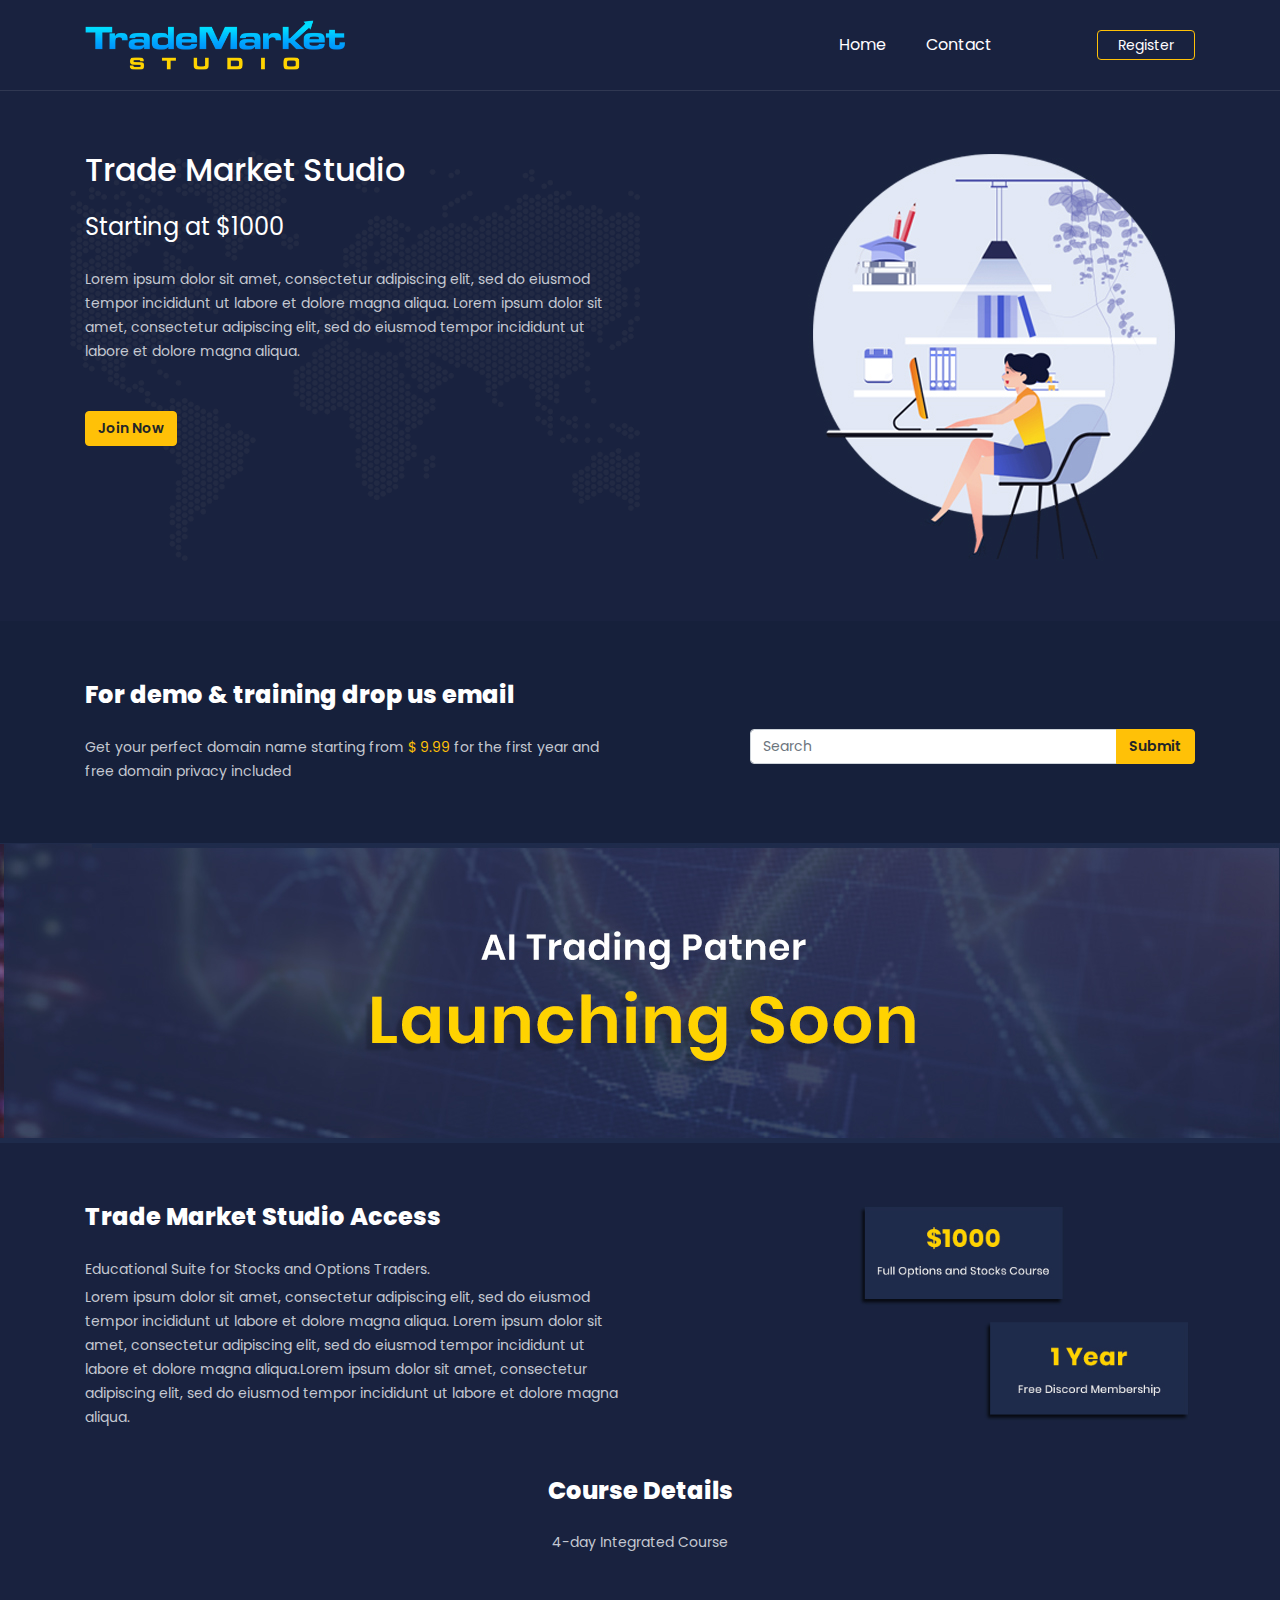
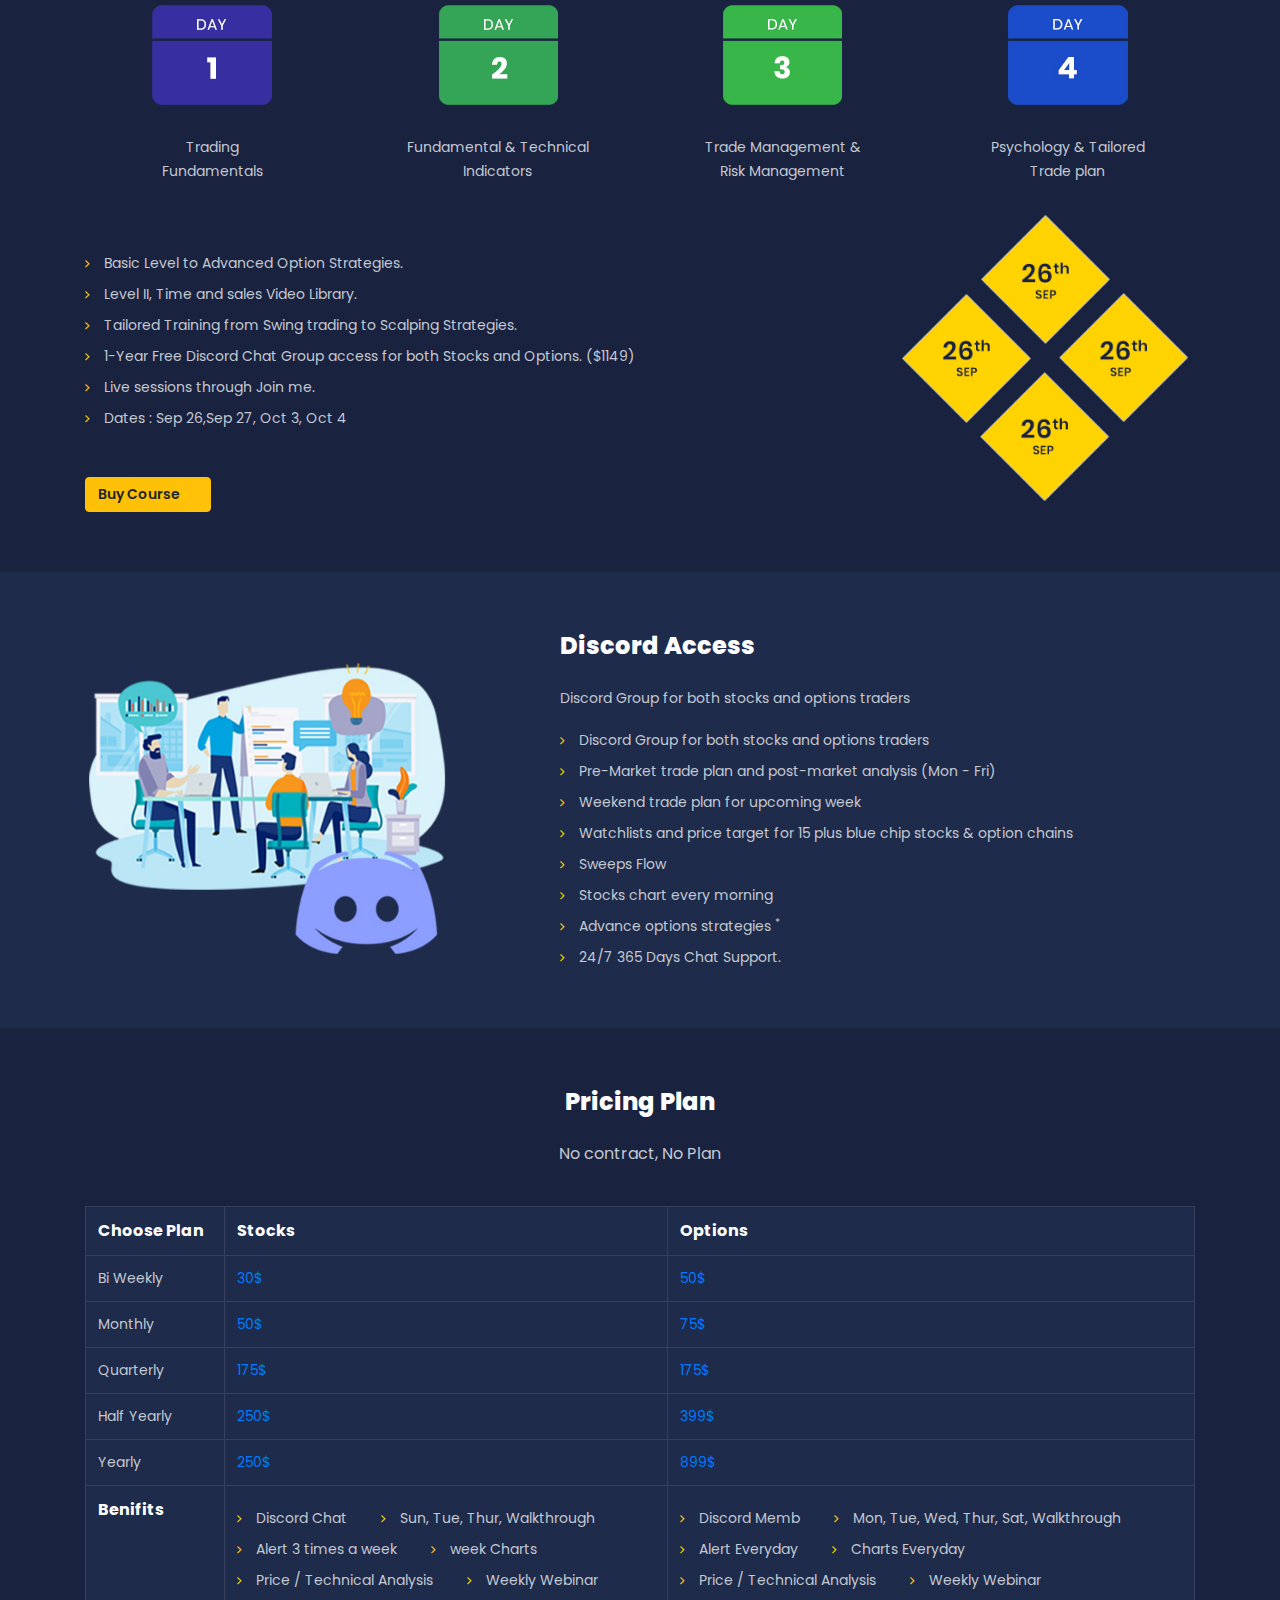
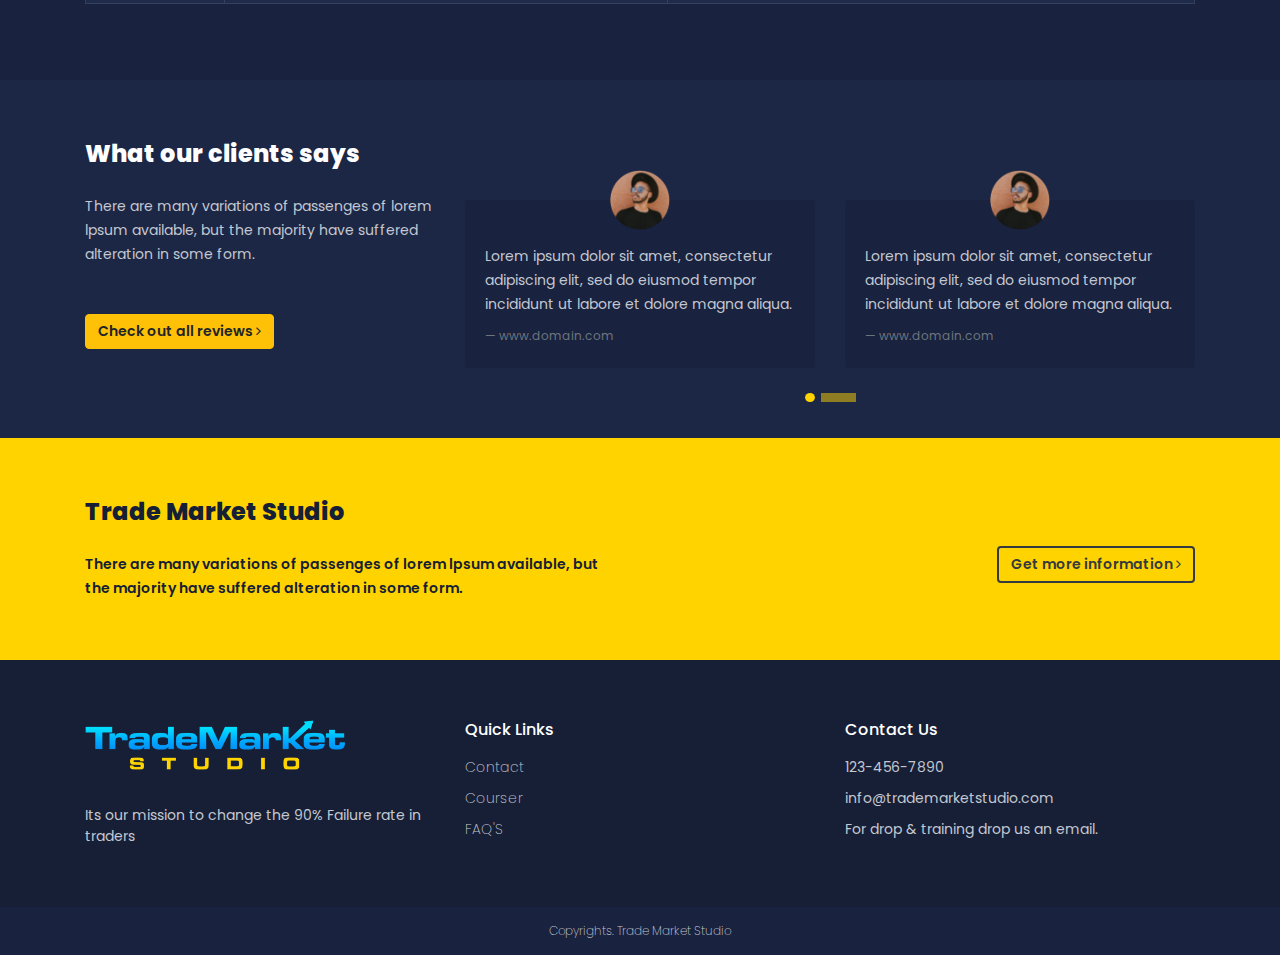
==== index.html @ e872e454 "A stock market" ====
<!DOCTYPE html>
<html lang="en">
<head>
    <meta charset="UTF-8">
    <meta name="viewport" content="width=device-width, initial-scale=1.0">
    <!-- css -->
    <link rel="stylesheet" href="https://stackpath.bootstrapcdn.com/bootstrap/4.5.2/css/bootstrap.min.css" >
    <link href='https://fonts.googleapis.com/css?family=Poppins' rel='stylesheet'>
    <link href='https://stackpath.bootstrapcdn.com/font-awesome/4.7.0/css/font-awesome.min.css' rel='stylesheet'>
    <link rel="stylesheet" href="styles.css" >
    <title>TradeMarket Studio</title>
    
</head>
<body>
    <header id="main-header">
    <div class="container">
        <nav class="navbar navbar-expand-lg">
            <a class="navbar-brand" href="#">
                <img src="logo.png">
            </a>
            <button class="navbar-toggler" type="button" data-toggle="collapse" data-target="#navbarSupportedContent" aria-controls="navbarSupportedContent" aria-expanded="false" aria-label="Toggle navigation">
              <span class="navbar-toggler-icon"></span>
            </button>
          
            <div class="collapse navbar-collapse" id="navbarSupportedContent">
              <div class="navbar-nav mr-auto">
            
                
            </div>
              <ul class="navbar-nav col-md-4">
                <li class="nav-item active">
                  <a class="nav-link" href="#">Home</a>
                </li>
                <li class="nav-item">
                  <a class="nav-link" href="Contact.html">Contact</a>
                </li>
              
                
              </ul>
              <ul class="navbar-nav ">
             
                <li class="nav-item">
                    <a class="btn btn-outline-warning float-right" href="#">Register</a>
                  </li>
                
              </ul>
            </div>
          </nav>
      </div>
    </header>
    <section id="banner">
        <div class="container">
            <div class="row">
                <div class="col-md-6 banner-bg">
                    <h2 class="mb-4">Trade Market Studio</h2>
                    <h4>Starting at $1000</h4>
                   <p>Lorem ipsum dolor sit amet, consectetur adipiscing elit, sed do eiusmod tempor incididunt ut labore et dolore magna aliqua. Lorem ipsum dolor sit amet, consectetur adipiscing elit, sed do eiusmod tempor incididunt ut labore et dolore magna aliqua.</p>
                   <button class="btn btn-warning mt-5">Join Now</button>
                </div>
                <div class="col-md-6">
                    <img src="bannerimg.png" class="pull-right ">
                </div>
            </div>
        </div>
    </section>
    <section id="demotraining">
        <div class="container">
            <div class="row">
                <div class="col-md-6">
                    <h4>For demo & training drop us email</h4>
                   <p>Get your perfect domain name starting from <span class="text-warning">$ 9.99</span> for the first year and free domain privacy included</p>
                </div>
                <div class="col-md-6">
                    <div class="row">
                        <div class="col-md-2"></div>
                        <div class="col-md-10">
                            <div class="input-group mt-5">
                                <input type="text" class="form-control" placeholder="Search" aria-label="Recipient's username" aria-describedby="button-addon2">
                                <div class="input-group-append">
                                  <button class="btn btn-warning" type="button" id="button-addon2">Submit</button>
                                </div>
                              </div>
                        </div>
                    </div>
                   
                </div>
            </div>
        </div>
    </section>
    <section id="launching-soon">
        <!-- <img src="ails.png"> -->
        <!-- <div class="container">
            <div class="row text-center">
                <div class="col-md-12">
                    <h4>AI Trading Patner</h4>
                    <h2>Launching Soon</h2>
                </div>
            </div>
        </div> -->
    </section>
    <section id="trade-market-studio-course">
        <div class="container">
            <div class="row mb-5">
                
                <div class="col-md-6">
                    <h4>Trade Market Studio Access</h4>
                    <p class="mb-1">Educational Suite for  Stocks and Options Traders.</p>
                    <p >Lorem ipsum dolor sit amet, consectetur adipiscing elit, sed do eiusmod tempor incididunt ut labore et dolore magna aliqua. Lorem ipsum dolor sit amet, consectetur adipiscing elit, sed do eiusmod tempor incididunt ut labore et dolore magna aliqua.Lorem ipsum dolor sit amet, consectetur adipiscing elit, sed do eiusmod tempor incididunt ut labore et dolore magna aliqua.</p>
                    </ul>
                </div>
                <div class="col-md-6 text-right float-md-right float-sm-left">
                    <img src="tms.png" height="220">
                </div>
            </div>
            <div class="row text-center mt-4">
                <div class="col-md-12">
                    <h4>Course Details</h4>
                    <p>4-day Integrated Course</p>
                </div>
            </div>
            <div class="row text-center mt-4 day-img-block">
                <div class="col-md-3">
                <img src="d1.png">
                    <p>Trading <br>Fundamentals</p>
                </div>
                <div class="col-md-3">
                  <img src="d2.png">   
                    <p>Fundamental & Technical <br> Indicators</p>
                </div>
                <div class="col-md-3">
                 <img src="d3.png">
                    <p>Trade Management & <br>Risk Management</p>
                </div>
                <div class="col-md-3">
                   <img src="d4.png"> 
                    <p>Psychology & Tailored <br> Trade plan</p>
                </div>
            </div>
            <div class="row">
             
                <div class="col-md-7">
                  
                    <ul>
                        <li><i class="fa fa-angle-right" aria-hidden="true"></i> Basic Level to Advanced Option Strategies. </li>
                        <li><i class="fa fa-angle-right" aria-hidden="true"></i> Level II, Time and sales Video Library. </li>
                        <li><i class="fa fa-angle-right" aria-hidden="true"></i> Tailored Training from Swing trading to Scalping Strategies. </li>
                        <li><i class="fa fa-angle-right" aria-hidden="true"></i> 1-Year Free Discord Chat Group access for both Stocks and Options. ($1149) </li>
                        <li><i class="fa fa-angle-right" aria-hidden="true"></i> Live sessions through Join me. </li>
                        <li><i class="fa fa-angle-right" aria-hidden="true"></i> Dates : Sep 26,Sep 27, Oct 3, Oct 4 </li>
                       
                    </ul>
                    <p>
                        <a class="btn btn-warning mt-5" href="Contact.html">
                       Buy Course <i class="fa fa-angle-right" aria-hidden="true"></i>
                    </a>
                </p>


                </div>
                <div class="col-md-5">
                    <img src=" month-block.png" class="month-block-img float-right">
                </div>
            </div>
        </div>
    </section>
    <section id="discord-course">
        <div class="container">
        <div class="row">
            <div class="col-md-5">
                <img src="discordaccess.png" class="month-block-img ">
            </div>
            <div class="col-md-7">
                <h4>Discord Access</h4>
                <p>Discord Group for both stocks and options traders</p>
                <ul>
                    <li><i class="fa fa-angle-right" aria-hidden="true"></i> Discord Group for both stocks and options traders </li>
                    <li><i class="fa fa-angle-right" aria-hidden="true"></i> Pre-Market trade plan and post-market analysis (Mon - Fri) </li>
                    <li><i class="fa fa-angle-right" aria-hidden="true"></i> Weekend trade plan for upcoming week </li>
                    <li><i class="fa fa-angle-right" aria-hidden="true"></i> Watchlists and price target for 15 plus blue chip stocks & option chains </li>
                    <li><i class="fa fa-angle-right" aria-hidden="true"></i> Sweeps Flow </li>
                    <li><i class="fa fa-angle-right" aria-hidden="true"></i> Stocks chart every morning </li>
                    <li><i class="fa fa-angle-right" aria-hidden="true"></i> Advance options strategies <sup>*</sup> </li>
                    <li><i class="fa fa-angle-right" aria-hidden="true"></i> 24/7 365 Days Chat Support. </li>
                </ul>
            </div>
        </div>
    </div>
    </section>
    <section id="pricing-plan">
        <div class="container">
            <div class="row text-center">
                <div class="col-md-12">
                    <h4>Pricing Plan</h4>
                    <p>No contract, No Plan</p>
                </div>
            </div>
            <div class="row mt-4">
                <div class="col-md-12">
                    <table class="table table-bordered">
                        <thead>
                            <tr>
                              <th>Choose Plan</th>
                              <th>Stocks</th>
                              <th>Options</th>
                            
                            </tr>
                          </thead>
                          <tbody>
                            <tr>                               
                                <td>Bi Weekly</td>
                                <td><a href="Contact.html">30$</td>
                                <td><a href="Contact.html">50$</td>
                              </tr>
                              <tr>                               
                                <td>Monthly</td>
                                <td><a href="Contact.html">50$</td>
                                <td><a href="Contact.html">75$</td>
                              </tr>
                              <tr>                               
                                <td>Quarterly</td>
                                <td><a href="Contact.html">175$</td>
                                <td><a href="Contact.html">175$</td>
                              </tr>
                              <tr>                               
                                <td>Half Yearly</td>
                                <td><a href="Contact.html">250$</td>
                                <td><a href="Contact.html">399$</td>
                              </tr>
                              <tr>                               
                                <td>Yearly</td>
                                <td><a href="Contact.html">250$</td>
                                <td><a href="Contact.html">899$</td>
                              </tr>
                              <tr>                               
                                <th>Benifits</th>
                                <td >
                                    <ul>
                                        <li>
                                            <span><i class="fa fa-angle-right" aria-hidden="true"></i> Discord Chat</span> 
                                            <span><i class="fa fa-angle-right" aria-hidden="true"></i> Sun, Tue, Thur, Walkthrough</span></li>
                                        <li>
                                            <span><i class="fa fa-angle-right" aria-hidden="true"></i> Alert 3 times a week</span> 
                                            <span><i class="fa fa-angle-right" aria-hidden="true"></i> week Charts</span>
                                        </li>
                                        <li>
                                            <span><i class="fa fa-angle-right" aria-hidden="true"></i> Price / Technical Analysis</span>
                                            <span><i class="fa fa-angle-right" aria-hidden="true"></i> Weekly Webinar</span> 
                                        </li>
                                    </ul>
                                </td>
                                <td >
                                    <ul>
                                        <li>
                                            <span><i class="fa fa-angle-right" aria-hidden="true"></i> Discord Memb</span> 
                                            <span><i class="fa fa-angle-right" aria-hidden="true"></i> Mon, Tue, Wed, Thur, Sat, Walkthrough</span></li>
                                        <li>
                                            <span><i class="fa fa-angle-right" aria-hidden="true"></i> Alert Everyday</span> 
                                            <span><i class="fa fa-angle-right" aria-hidden="true"></i> Charts Everyday</span>
                                        </li>
                                        <li>
                                            <span><i class="fa fa-angle-right" aria-hidden="true"></i> Price / Technical Analysis</span>
                                            <span><i class="fa fa-angle-right" aria-hidden="true"></i> Weekly Webinar</span> 
                                        </li>
                                    </ul>
                                </td>
                              </tr>
                          </tbody>
                    </table>
                </div>
            </div>
        </div>
    </section>
    <section id="user-testimonial">
        <div class="container">
            <div class="row">
                <div class="col-md-4">
                    <h4>What our clients says</h4>
                    <p>There are many variations of passenges of lorem lpsum available, but the majority have suffered alteration in some form.</p>
                    <p>
                        <a class="btn btn-warning mt-5">
                       Check out all reviews <i class="fa fa-angle-right" aria-hidden="true"></i>
                    </a>
                </p>

                </div>
                <div class="col-md-8">
                 
                        <div id="carouselExampleInterval" class="carousel slide" data-ride="carousel">
                            <ol class="carousel-indicators">
                                <li data-target="#carouselExampleInterval" data-slide-to="0" class="active"></li>
                                <li data-target="#carouselExampleInterval" data-slide-to="1"></li>
                                
                              </ol>
                            <div class="carousel-inner">
                              <div class="carousel-item active">
                              <div class="row">
                                <div class="col-md-6">
                                    
                                    <div class="row">
                                        <div class="col-md-12 text-center">
                                            <img src="test-user.png" class="card-img-top">
                                        </div>
                                    </div>
                                    <div class="card user-card" >
                                       
                                        <div class="card-body">
                                            <blockquote class="blockquote mt-4">
                                                <p class="mb-0">Lorem ipsum dolor sit amet, consectetur adipiscing elit, sed do eiusmod tempor incididunt ut labore et dolore magna aliqua.</p>
                                                <footer class="blockquote-footer mt-2">www.domain.com</footer>
                                              </blockquote>
                                          
                                         
                                        </div>
                                      </div>
                                </div>
                                <div class="col-md-6">
                                    
                                    <div class="row">
                                        <div class="col-md-12 text-center">
                                            <img src="test-user.png" class="card-img-top">
                                        </div>
                                    </div>
                                    <div class="card user-card" >
                                       
                                        <div class="card-body">
                                            <blockquote class="blockquote mt-4">
                                                <p class="mb-0">Lorem ipsum dolor sit amet, consectetur adipiscing elit, sed do eiusmod tempor incididunt ut labore et dolore magna aliqua.</p>
                                                <footer class="blockquote-footer mt-2">www.domain.com</footer>
                                              </blockquote>
                                          
                                         
                                        </div>
                                      </div>
                                </div>

                              </div>
                              </div>
                              <div class="carousel-item" >
                                <div class="row">
                                    <div class="col-md-6">
                                    
                                        <div class="row">
                                            <div class="col-md-12 text-center">
                                                <img src="test-user.png" class="card-img-top">
                                            </div>
                                        </div>
                                        <div class="card user-card" >
                                           
                                            <div class="card-body">
                                                <blockquote class="blockquote mt-4">
                                                    <p class="mb-0">Lorem ipsum dolor sit amet, consectetur adipiscing elit, sed do eiusmod tempor incididunt ut labore et dolore magna aliqua.</p>
                                                    <footer class="blockquote-footer mt-2">www.domain.com</footer>
                                                  </blockquote>
                                              
                                             
                                            </div>
                                          </div>
                                    </div>
                                    <div class="col-md-6">
                                    
                                        <div class="row">
                                            <div class="col-md-12 text-center">
                                                <img src="test-user.png" class="card-img-top">
                                            </div>
                                        </div>
                                        <div class="card user-card" >
                                           
                                            <div class="card-body">
                                                <blockquote class="blockquote mt-4">
                                                    <p class="mb-0">Lorem ipsum dolor sit amet, consectetur adipiscing elit, sed do eiusmod tempor incididunt ut labore et dolore magna aliqua.</p>
                                                    <footer class="blockquote-footer mt-2">www.domain.com</footer>
                                                  </blockquote>
                                              
                                             
                                            </div>
                                          </div>
                                    </div>
    
                                  </div>
                              </div>
                          
                            </div>
                           
                          </div>
                   
                </div>
            </div>
        </div>
    </section>
    <section id="trade-market-studio-info">
        <div class="container">
            <div class="row">
            <div class="col-md-6">
                <h4>Trade Market Studio</h4>
                <p>There are many variations of passenges of lorem lpsum available, but the majority have suffered alteration in some form.</p>
            </div>
            <div class="col-md-6">
                <p>
                    <a class="btn btn-outline-dark float-md-right float-sm-left mt-5">
                    Get more information <i class="fa fa-angle-right" aria-hidden="true"></i>
                </a>
            </p>
            </div>
        </div>
        </div>
    </section>
    <footer>
        <section id="footer-top">
            <div class="container">
                <div class="row">
                    <div class="col-md-4">
                        <img src="logo.png">
                        <p>Its our mission to change the 90%  Failure rate in traders</p>
                    </div>
                    <div class="col-md-4">
                        <h6>Quick Links</h6>
                        <ul>
                            <li>
                                <a>Contact</a>
                                <a>Courser</a>
                                <a>FAQ'S</a>
                            </li>
                        </ul>
                    </div>
                    <div class="col-md-4">  
                        <h6>Contact Us</h6>
                        <p>123-456-7890</p>
                        <p>info@trademarketstudio.com</p>
                        <p>For drop & training drop us an email.</p>
                    </div>
                </div>
              
            </div>
        </section>
        <section id="footer-bottom">
            <div class="container">
                <div class="row">
                    <div class="col-md-12">
                        <p>Copyrights. Trade Market Studio</p>
                    </div>
                </div>
              
            </div>
        </section>
    </footer>
   
    <!-- scripts -->
    <script src="https://code.jquery.com/jquery-3.5.1.slim.min.js"></script>
    <script src="https://cdn.jsdelivr.net/npm/popper.js@1.16.1/dist/umd/popper.min.js" ></script>
    <script src="https://stackpath.bootstrapcdn.com/bootstrap/4.5.2/js/bootstrap.min.js"></script>
  </body>
</body>
</html>
---- styles.css ----
/* overall start */
body{
    font-family: 'Poppins';
    color:#fff;
}

.btn, .form-control{
    font-size: 14px;
}
.btn{

font-weight: 600;
    
}
p,li,td{
    color:#c4c8d1;
}
th{
    color: #fff;
}

/* overall ends */
/* header start*/
#main-header{
    background-color:#19223F;
    border-bottom:1px solid rgba(255, 255, 255, 0.1);
}
#main-header img{
height:50px;
        
}
#main-header .navbar{
padding: 15px 0;
}
#main-header .navbar li a{

    color:#FFFDFF;
    font-weight: 400;
    padding: 0 20px;
    }
    #main-header .navbar li a:hover{

        color:#FFD300;
        font-weight: 400;
        padding: 0 20px;
        }
    /* header start*/
    #main-header .navbar li .btn{
        height: 30px;
        line-height: 28px;
       
    }
    #main-header .navbar li .btn:hover{
        color:#19223F;
       
    }
    /* header end*/
/* banner start */
#banner{
    padding: 60px 0;
    background-color:#19223F;
}
#banner h4{
    font-weight: 400;
    margin-bottom: 25px;
}
#banner p{
    font-size: 14px;
    line-height: 24px;
    margin: 0;
}
.banner-bg{
    background-image: url("banner-bg.png"); 
    background-size: cover;
    background-position: center;
    background-repeat: no-repeat;
}
/*banner end */

/* demotraining start */
#demotraining{
    padding: 60px 0;
    background-color:#16203B;
}
#demotraining h4{
    font-weight: 800;
    margin-bottom: 25px;
}
#demotraining p{
    font-size: 14px;
    line-height: 24px;
    margin: 0;
}
/*demotraining end */


/* launching-soon start */
#launching-soon{
    /* padding: 60px 0; */
    background-image: url("ails.png");
    background-size: cover;
    background-repeat: no-repeat;
    background-position: center;
    background-color:#2B3151;
    height: 300px;
}
/* #launching-soon h4{
    font-weight: 800;
    margin-bottom: 25px;
    font-size: 30px;
}
#launching-soon h2{
    font-weight: 800;
    font-size: 60px;
    color: #FFD300;

} */
/*launching-soon end */


/* trade-market-studio-course start */
#trade-market-studio-course{
    padding: 60px 0;
    background-color:#19223F;
}
#trade-market-studio-course h4{
    font-weight: 800;
    margin-bottom: 25px;
}
#trade-market-studio-course p{
    font-size: 14px;
    line-height: 24px;
    margin: 0;
}
.day-img-block img {
    margin-top: 25px;
    margin-bottom: 25px;
}
.month-block-img{
    height: 300px;
    margin-top: 25px;
}
#trade-market-studio-course   ul{
    list-style: none;
    margin: 0;
    padding: 60px 0 0 0;
}
#trade-market-studio-course  i{
    color: #FFD300;
    font-size: 13px;
    padding-right: 10px;
}
#trade-market-studio-course  ul li {

    font-size: 14px;
    padding-top: 10px;
 
}
/*trade-market-studio-course end */


/* discord-course start */
#discord-course{
    padding: 60px 0;
    background-color:#1E2B4B;
}
#discord-course h4{
    font-weight: 800;
    margin-bottom: 25px;
}
#discord-course p{
    font-size: 14px;
    line-height: 24px;
    margin: 0;
}
#discord-course  ul{
    list-style: none;
    margin: 0;
    padding: 10px 0 0 0;
}
#discord-course i{
    color: #FFD300;
    font-size: 13px;
    padding-right: 10px;
}
#discord-course ul li {

    font-size: 14px;
    padding-top: 10px;
 
}
/*discord-course end */

/* pricing-plan start */

#pricing-plan{
    padding: 60px 0;
    background-color:#19223F;
}
#pricing-plan h4{
    font-weight: 800;
    margin-bottom: 25px;
}
#pricing-plan .table-bordered thead td, 
#pricing-plan .table-bordered thead th{
border:1px solid #363F5C;

font-size: 16px;
}
#pricing-plan .table-bordered tbody td, 
#pricing-plan .table-bordered tbody th{
border:1px solid #363F5C;

font-size: 14px;
}
#pricing-plan .table-bordered tbody th{
   
    font-size: 16px;
    }
    #pricing-plan .table-bordered
    {background:#1E2B4B}
#pricing-plan .table-bordered ul{
        list-style: none;
        margin: 0;
        padding: 0;
}
#pricing-plan .table-bordered tbody td ul li{
    padding-top: 10px;
}
#pricing-plan .table-bordered tbody td ul li i{
    color: #FFD300;
    font-size: 13px;
    padding-right: 10px;
}
#pricing-plan .table-bordered tbody td ul li:last-child{
    padding-bottom: 0px;
}
#pricing-plan .table-bordered tbody td span{
    padding-right: 30px;
}
/* pricing-plan end */

/* user-testimonial start */

#user-testimonial{
    padding: 60px 0 70px 0;
    background-color:#1C2745;
}

#user-testimonial h4{
    /* font-size: 24px; */
    font-weight: 800;
    margin-bottom: 25px;

}
#user-testimonial p{
    font-size: 14px;
    line-height: 24px;
    margin: 0;
}
.user-card{
    background: #19223F;
    font-size: 14px;
    line-height: 24px;
    margin: 0;
    border: transparent;
    
}
.card-img-top{
    width: 60px;
    height: 60px;
    position: relative;
    top: 30px;
    z-index: 1;  
}
.blockquote-footer{
    font-size: 12px;
}
.blockquote{
    margin-bottom: 0;
}
#user-testimonial .carousel-indicators{
    bottom: -60px;
}
#user-testimonial .carousel-indicators li{
    height: 9px;
    width: 35px;
    border-radius: 10px;
    background-color:#FFD300;
    border-top-left-radius: 15%;
    border-top-right-radius: 15%;
   border-bottom-left-radius: 15%;
   border-bottom-right-radius: 15%;
}

#user-testimonial .carousel-indicators li.active{
 border-radius: 100%;
 width: 10px;
 height: 9px;
}
/* user-testimonial end */
/* trade-market-studio-info start */

#trade-market-studio-info{
    padding: 60px 0;
    background-color:#FFD300;
}
#trade-market-studio-info h4{
    /* font-size: 24px; */
    font-weight: 800;
    color: #152036;
    margin-bottom: 25px;

}
#trade-market-studio-info p{ 
    color: #152036;
line-height: 24px;
font-size: 14px;
margin: 0;
font-weight: 600;
}
#trade-market-studio-info .btn{ 
   
font-weight: 600;
border-width: 2px;
}
/* trade-market-studio-info end */

/* footer top start */
#footer-top{
    padding: 60px 0;
    background-color:#171F36;
    
}
#footer-top img{
    height: 50px;
    margin-bottom: 25px;
}
#footer-top p{
    margin: 0;
    padding: 10px 0 0;
    font-size: 14px;
}
#footer-top ul{
    margin: 0;
    padding: 0;
    list-style: none;
}
#footer-top ul li a{
    display: block;
    font-size: 14px;
    font-weight: 200;
    padding: 10px 0 0;
    /* color:#969cc1; */
}
/* footer top end */

/* footer bottom start */
#footer-bottom{

    text-align: center;
    padding: 15px;
    background-color:#19223F;
}
#footer-bottom p{
    margin: 0;
    font-size: 12px;
    font-weight: 200;
 }
/* footer bottom end */
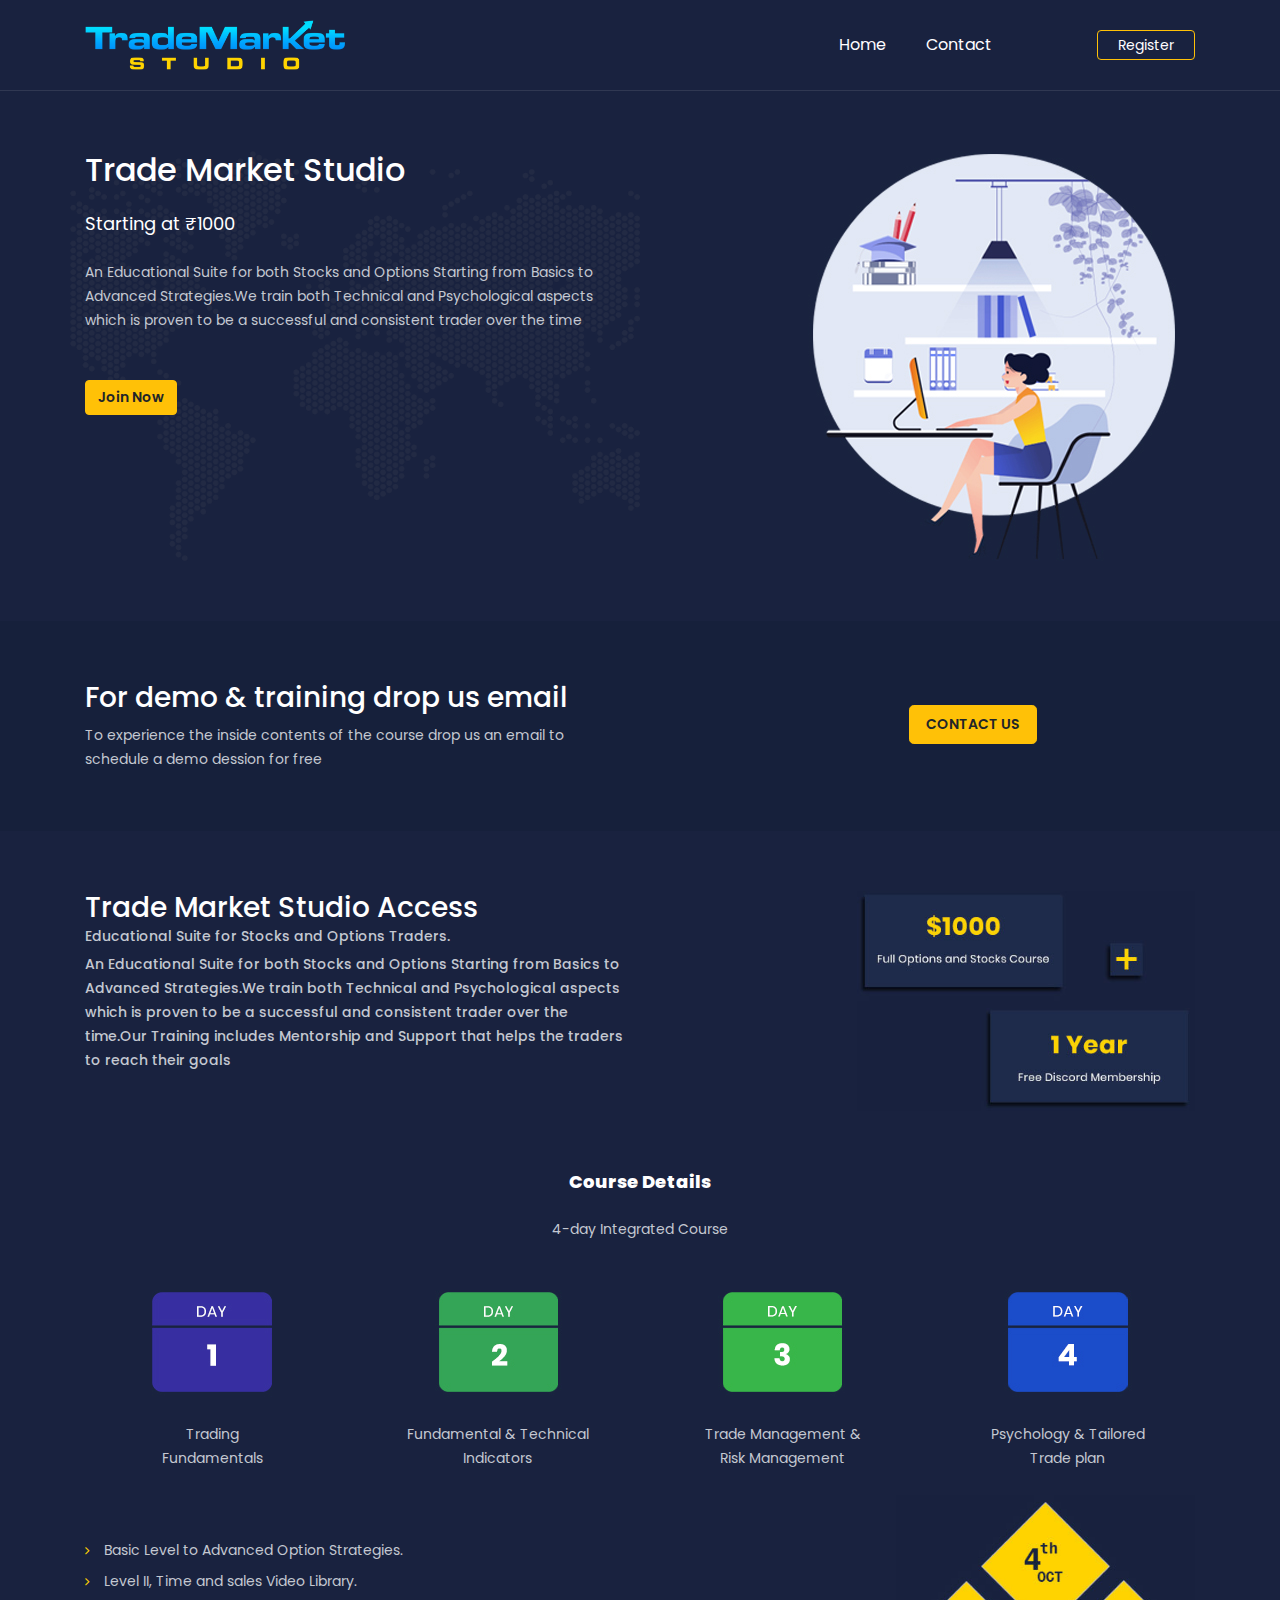
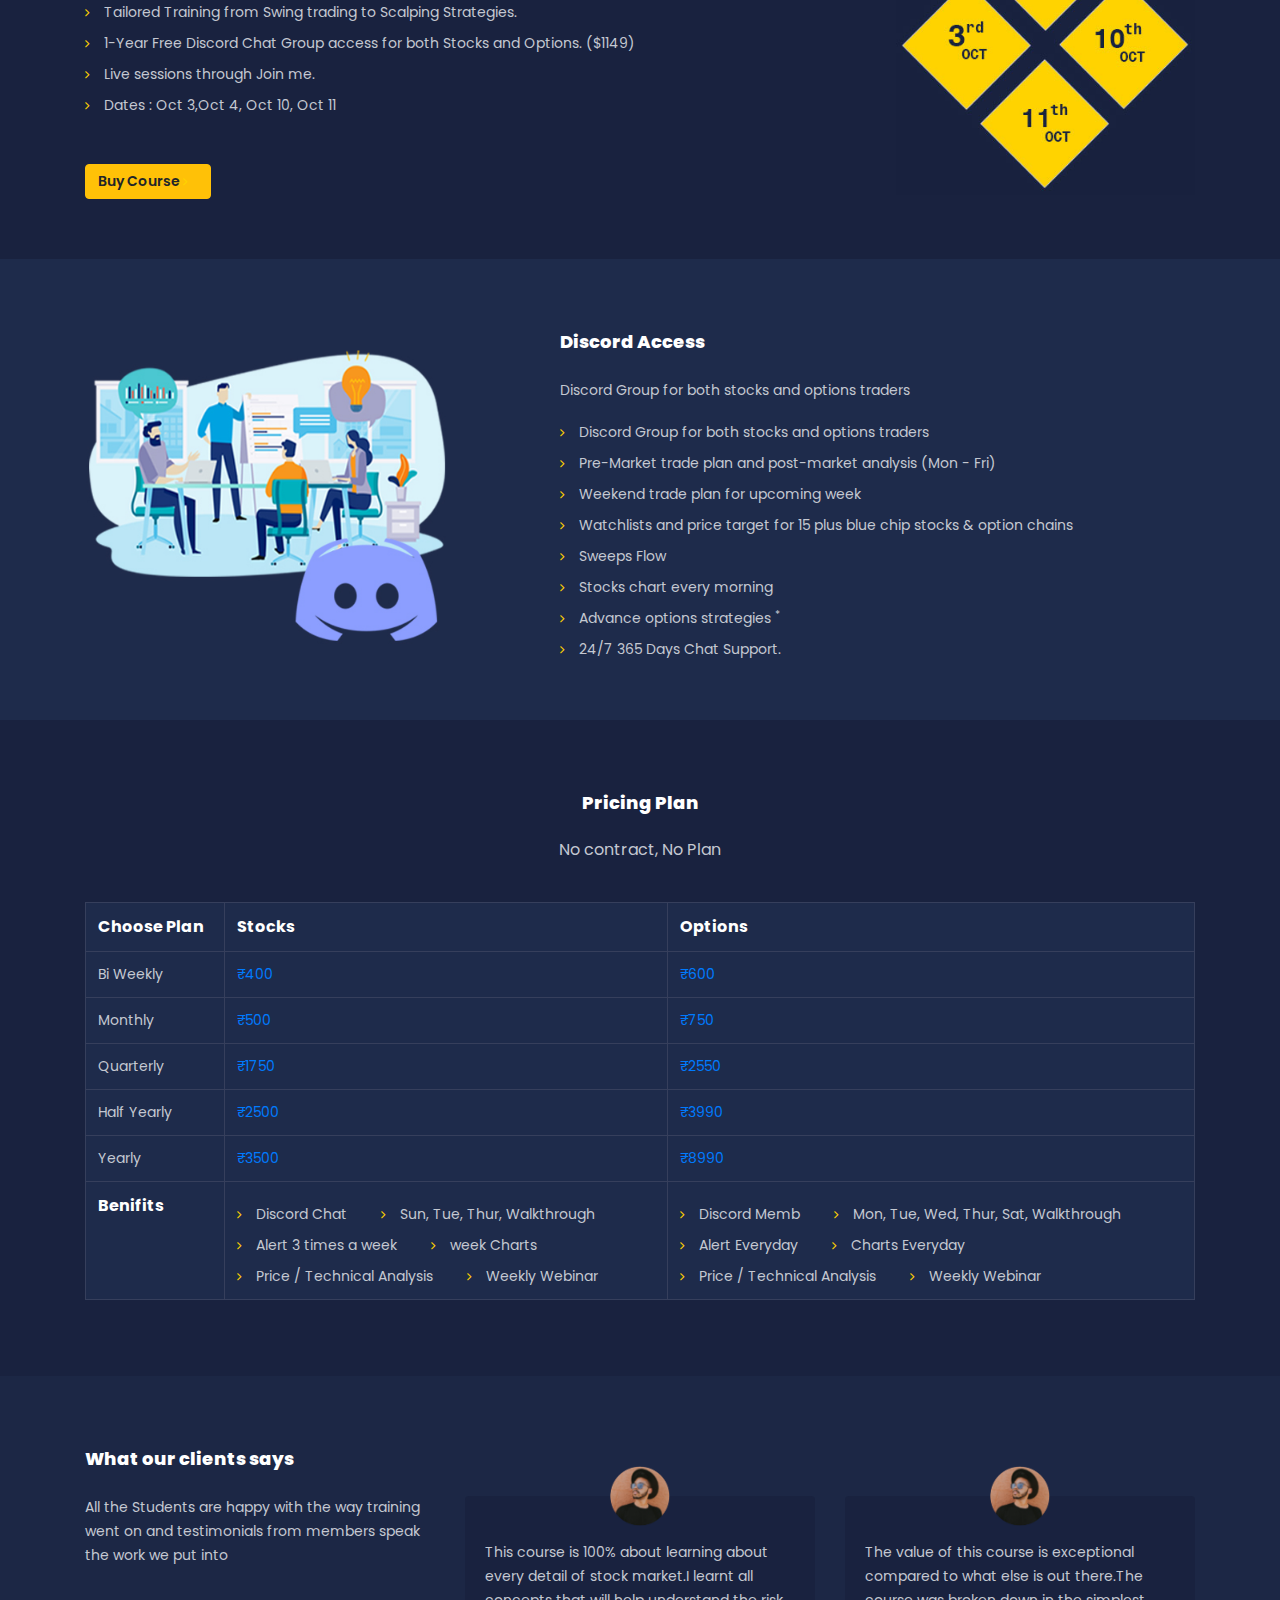
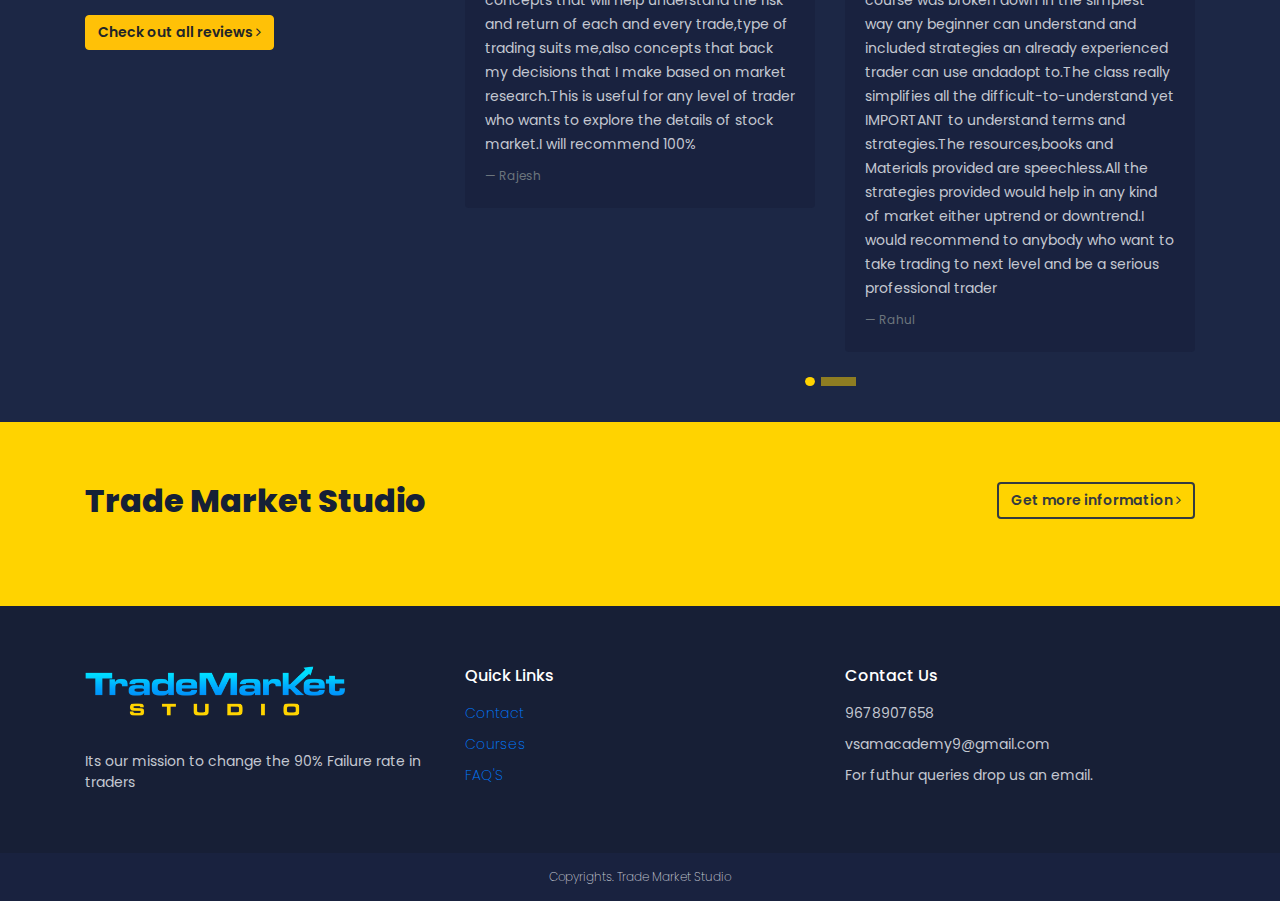
==== commit 29775a2d: "all the best" ====
--- a/index.html
+++ b/index.html
@@ -13,49 +13,51 @@
 </head>
 <body>
     <header id="main-header">
-    <div class="container">
-        <nav class="navbar navbar-expand-lg">
-            <a class="navbar-brand" href="#">
-                <img src="logo.png">
-            </a>
-            <button class="navbar-toggler" type="button" data-toggle="collapse" data-target="#navbarSupportedContent" aria-controls="navbarSupportedContent" aria-expanded="false" aria-label="Toggle navigation">
-              <span class="navbar-toggler-icon"></span>
-            </button>
-          
-            <div class="collapse navbar-collapse" id="navbarSupportedContent">
-              <div class="navbar-nav mr-auto">
-            
+        <div class="container">
+            <nav class="navbar navbar-expand-lg">
+                <a class="navbar-brand" href="#">
+                    <img src="logo.png">
+                </a>
+                <button class="navbar-toggler" type="button" data-toggle="collapse" data-target="#navbarSupportedContent" aria-controls="navbarSupportedContent" aria-expanded="false" aria-label="Toggle navigation">
+                  <span class="navbar-toggler-icon"></span>
+                </button>
+              
+                <div class="collapse navbar-collapse" id="navbarSupportedContent">
+                  <div class="navbar-nav mr-auto">
                 
-            </div>
-              <ul class="navbar-nav col-md-4">
-                <li class="nav-item active">
-                  <a class="nav-link" href="#">Home</a>
-                </li>
-                <li class="nav-item">
-                  <a class="nav-link" href="Contact.html">Contact</a>
-                </li>
-              
-                
-              </ul>
-              <ul class="navbar-nav ">
-             
-                <li class="nav-item">
-                    <a class="btn btn-outline-warning float-right" href="#">Register</a>
-                  </li>
-                
-              </ul>
-            </div>
-          </nav>
-      </div>
+                    
+                </div>
+                  <ul class="navbar-nav col-md-4">
+                    <li class="nav-item active">
+                      <a class="nav-link" href="index.html">Home</a>
+                    </li>
+                    <li class="nav-item">
+                      <a class="nav-link" href="Contact.html">Contact</a>
+                    </li>
+                  
+                    
+                  </ul>
+                  <ul class="navbar-nav ">
+                 
+                    <li class="nav-item">
+                        <a class="btn btn-outline-warning float-right" href="Register.html
+                        ">Register</a>
+                      </li>
+                    
+                  </ul>
+                </div>
+              </nav>
+          </div>
     </header>
+
     <section id="banner">
         <div class="container">
             <div class="row">
                 <div class="col-md-6 banner-bg">
                     <h2 class="mb-4">Trade Market Studio</h2>
-                    <h4>Starting at $1000</h4>
-                   <p>Lorem ipsum dolor sit amet, consectetur adipiscing elit, sed do eiusmod tempor incididunt ut labore et dolore magna aliqua. Lorem ipsum dolor sit amet, consectetur adipiscing elit, sed do eiusmod tempor incididunt ut labore et dolore magna aliqua.</p>
-                   <button class="btn btn-warning mt-5">Join Now</button>
+                    <h4>Starting at   ₹1000</h4>
+                   <p>An Educational Suite for both Stocks and Options Starting from Basics to Advanced Strategies.We train both Technical and Psychological aspects which is proven to be a successful and consistent trader over the time</p>
+                   <a class="btn btn-warning mt-5" href="Contact.html">Join Now</a>
                 </div>
                 <div class="col-md-6">
                     <img src="bannerimg.png" class="pull-right ">
@@ -67,19 +69,24 @@
         <div class="container">
             <div class="row">
                 <div class="col-md-6">
-                    <h4>For demo & training drop us email</h4>
-                   <p>Get your perfect domain name starting from <span class="text-warning">$ 9.99</span> for the first year and free domain privacy included</p>
+                    <h3>For demo & training drop us email</h3>
+                   <!-- <p>Get your perfect domain name starting from <span class="text-warning">$ 9.99</span> for the first year and free domain privacy included</p> -->
+                   <!-- <a class="main-button icon-button" href="mailto:info@techtutes.in">Contact Us Now</a> -->
+                   <p>To experience the inside contents of the course drop us an email to schedule a demo dession for free</p>
                 </div>
                 <div class="col-md-6">
                     <div class="row">
                         <div class="col-md-2"></div>
-                        <div class="col-md-10">
-                            <div class="input-group mt-5">
-                                <input type="text" class="form-control" placeholder="Search" aria-label="Recipient's username" aria-describedby="button-addon2">
-                                <div class="input-group-append">
-                                  <button class="btn btn-warning" type="button" id="button-addon2">Submit</button>
-                                </div>
-                              </div>
+                        <div class="col-md-10 text-center">
+                            <a class="btn btn-warning mt-4 btn-lg" type="button" href="mailto:vsamacademy9@gmail.com">CONTACT US</a>
+
+                            <!-- <div class="input-group mt-5">
+                                 <input type="text" class="form-control" placeholder="Search" aria-label="Recipient's username" aria-describedby="button-addon2"> -->
+                                <!-- <div class="input-group-append"> -->
+                                  <!-- <button class="btn btn-warning" type="button" id="button-addon2">Submit</button> -->
+                                  <!-- <a class="btn btn-warning mt-4 btn-lg" type="button" href="mailto:aishwaryasripati3933@gmail.com">CONTACT US</a> -->
+                                <!-- </div> -->
+                              <!-- </div> -->
                         </div>
                     </div>
                    
@@ -87,8 +94,8 @@
             </div>
         </div>
     </section>
-    <section id="launching-soon">
-        <!-- <img src="ails.png"> -->
+    <!-- <section id="launching-soon">
+        <img src="ails.png"> -->
         <!-- <div class="container">
             <div class="row text-center">
                 <div class="col-md-12">
@@ -97,19 +104,18 @@
                 </div>
             </div>
         </div> -->
-    </section>
+    <!-- </section> -->
     <section id="trade-market-studio-course">
         <div class="container">
             <div class="row mb-5">
                 
                 <div class="col-md-6">
-                    <h4>Trade Market Studio Access</h4>
+                    <h3>Trade Market Studio Access</h>
                     <p class="mb-1">Educational Suite for  Stocks and Options Traders.</p>
-                    <p >Lorem ipsum dolor sit amet, consectetur adipiscing elit, sed do eiusmod tempor incididunt ut labore et dolore magna aliqua. Lorem ipsum dolor sit amet, consectetur adipiscing elit, sed do eiusmod tempor incididunt ut labore et dolore magna aliqua.Lorem ipsum dolor sit amet, consectetur adipiscing elit, sed do eiusmod tempor incididunt ut labore et dolore magna aliqua.</p>
-                    </ul>
+                    <p>An Educational Suite for both Stocks and Options Starting from Basics to Advanced Strategies.We train both Technical and Psychological aspects which is proven to be a successful and consistent trader over the time.Our Training includes Mentorship and Support that helps the traders to reach their goals</p>
                 </div>
                 <div class="col-md-6 text-right float-md-right float-sm-left">
-                    <img src="tms.png" height="220">
+                    <img src="tms.jpg" height="220">
                 </div>
             </div>
             <div class="row text-center mt-4">
@@ -146,7 +152,7 @@
                         <li><i class="fa fa-angle-right" aria-hidden="true"></i> Tailored Training from Swing trading to Scalping Strategies. </li>
                         <li><i class="fa fa-angle-right" aria-hidden="true"></i> 1-Year Free Discord Chat Group access for both Stocks and Options. ($1149) </li>
                         <li><i class="fa fa-angle-right" aria-hidden="true"></i> Live sessions through Join me. </li>
-                        <li><i class="fa fa-angle-right" aria-hidden="true"></i> Dates : Sep 26,Sep 27, Oct 3, Oct 4 </li>
+                        <li><i class="fa fa-angle-right" aria-hidden="true"></i> Dates : Oct 3,Oct 4, Oct 10, Oct 11 </li>
                        
                     </ul>
                     <p>
@@ -158,7 +164,7 @@
 
                 </div>
                 <div class="col-md-5">
-                    <img src=" month-block.png" class="month-block-img float-right">
+                    <img src=" month-block.jpg" class="month-block-img float-right">
                 </div>
             </div>
         </div>
@@ -208,28 +214,28 @@
                           <tbody>
                             <tr>                               
                                 <td>Bi Weekly</td>
-                                <td><a href="Contact.html">30$</td>
-                                <td><a href="Contact.html">50$</td>
+                                <td><a href="Contact.html">₹400</td>
+                                <td><a href="Contact.html">₹600</td>
                               </tr>
                               <tr>                               
                                 <td>Monthly</td>
-                                <td><a href="Contact.html">50$</td>
-                                <td><a href="Contact.html">75$</td>
+                                <td><a href="Contact.html">₹500</td>
+                                <td><a href="Contact.html">₹750</td>
                               </tr>
                               <tr>                               
                                 <td>Quarterly</td>
-                                <td><a href="Contact.html">175$</td>
-                                <td><a href="Contact.html">175$</td>
+                                <td><a href="Contact.html">₹1750</td>
+                                <td><a href="Contact.html">₹2550</td>
                               </tr>
                               <tr>                               
                                 <td>Half Yearly</td>
-                                <td><a href="Contact.html">250$</td>
-                                <td><a href="Contact.html">399$</td>
+                                <td><a href="Contact.html">₹2500</td>
+                                <td><a href="Contact.html">₹3990</td>
                               </tr>
                               <tr>                               
                                 <td>Yearly</td>
-                                <td><a href="Contact.html">250$</td>
-                                <td><a href="Contact.html">899$</td>
+                                <td><a href="Contact.html">₹3500</td>
+                                <td><a href="Contact.html">₹8990</td>
                               </tr>
                               <tr>                               
                                 <th>Benifits</th>
@@ -275,7 +281,7 @@
             <div class="row">
                 <div class="col-md-4">
                     <h4>What our clients says</h4>
-                    <p>There are many variations of passenges of lorem lpsum available, but the majority have suffered alteration in some form.</p>
+                    <p>All the Students are happy with the way training went on and testimonials from members speak the work we put into</p>
                     <p>
                         <a class="btn btn-warning mt-5">
                        Check out all reviews <i class="fa fa-angle-right" aria-hidden="true"></i>
@@ -305,8 +311,8 @@
                                        
                                         <div class="card-body">
                                             <blockquote class="blockquote mt-4">
-                                                <p class="mb-0">Lorem ipsum dolor sit amet, consectetur adipiscing elit, sed do eiusmod tempor incididunt ut labore et dolore magna aliqua.</p>
-                                                <footer class="blockquote-footer mt-2">www.domain.com</footer>
+                                                <p class="mb-0">This course is 100% about learning about every detail of stock market.I learnt all concepts that will help understand the risk and return of each and every trade,type of trading suits me,also concepts that back my decisions that I make based on market research.This is useful for any level of trader who wants to explore the details of stock market.I will recommend 100%
+                                                <footer class="blockquote-footer mt-2">Rajesh</footer>
                                               </blockquote>
                                           
                                          
@@ -324,8 +330,8 @@
                                        
                                         <div class="card-body">
                                             <blockquote class="blockquote mt-4">
-                                                <p class="mb-0">Lorem ipsum dolor sit amet, consectetur adipiscing elit, sed do eiusmod tempor incididunt ut labore et dolore magna aliqua.</p>
-                                                <footer class="blockquote-footer mt-2">www.domain.com</footer>
+                                                <p class="mb-0">The value of this course is exceptional compared to what else is out there.The course was broken down in the simplest way any beginner can understand and included strategies an already experienced trader can use andadopt to.The class really simplifies all the difficult-to-understand yet IMPORTANT to understand terms and strategies.The resources,books and Materials provided are speechless.All the strategies provided would help in any kind of market either uptrend or downtrend.I would recommend to anybody who want to take trading to next level and be a serious professional trader</p>
+                                                <footer class="blockquote-footer mt-2">Rahul</footer>
                                               </blockquote>
                                           
                                          
@@ -348,9 +354,9 @@
                                            
                                             <div class="card-body">
                                                 <blockquote class="blockquote mt-4">
-                                                    <p class="mb-0">Lorem ipsum dolor sit amet, consectetur adipiscing elit, sed do eiusmod tempor incididunt ut labore et dolore magna aliqua.</p>
-                                                    <footer class="blockquote-footer mt-2">www.domain.com</footer>
-                                                  </blockquote>
+                                                    <p class="mb-0">This course is 100% about learning about every detail of stock market.I learnt all concepts that will help understand the risk and return of each and every trade,type of trading suits me,also concepts that back my decisions that I make based on market research.This is useful for any level of trader who wants to explore the details of stock market.I will recommend 100%
+                                                        <footer class="blockquote-footer mt-2">Rajesh</footer>
+                                                </blockquote>
                                               
                                              
                                             </div>
@@ -367,11 +373,9 @@
                                            
                                             <div class="card-body">
                                                 <blockquote class="blockquote mt-4">
-                                                    <p class="mb-0">Lorem ipsum dolor sit amet, consectetur adipiscing elit, sed do eiusmod tempor incididunt ut labore et dolore magna aliqua.</p>
-                                                    <footer class="blockquote-footer mt-2">www.domain.com</footer>
-                                                  </blockquote>
-                                              
-                                             
+                                                    <p class="mb-0">The value of this course is exceptional compared to what else is out there.The course was broken down in the simplest way any beginner can understand and included strategies an already experienced trader can use andadopt to.The class really simplifies all the difficult-to-understand yet IMPORTANT to understand terms and strategies.The resources,books and Materials provided are speechless.All the strategies provided would help in any kind of market either uptrend or downtrend.I would recommend to anybody who want to take trading to next level and be a serious professional trader</p>
+                                                <footer class="blockquote-footer mt-2">Rahul</footer>
+                                                </blockquote>
                                             </div>
                                           </div>
                                     </div>
@@ -391,12 +395,12 @@
         <div class="container">
             <div class="row">
             <div class="col-md-6">
-                <h4>Trade Market Studio</h4>
-                <p>There are many variations of passenges of lorem lpsum available, but the majority have suffered alteration in some form.</p>
+                <h2>Trade Market Studio</h2>
+                <!-- <p>There are many variations of passenges of lorem lpsum available, but the majority have suffered alteration in some form.</p> -->
             </div>
             <div class="col-md-6">
                 <p>
-                    <a class="btn btn-outline-dark float-md-right float-sm-left mt-5">
+                    <a class="btn btn-outline-dark float-md-right float-sm-left" href="Contact.html">
                     Get more information <i class="fa fa-angle-right" aria-hidden="true"></i>
                 </a>
             </p>
@@ -416,17 +420,17 @@
                         <h6>Quick Links</h6>
                         <ul>
                             <li>
-                                <a>Contact</a>
-                                <a>Courser</a>
-                                <a>FAQ'S</a>
+                                <a href="Contact.html">Contact</a>
+                                <a href="Contact.html">Courses</a>
+                                <a href="Contact.html">FAQ'S</a>
                             </li>
                         </ul>
                     </div>
                     <div class="col-md-4">  
                         <h6>Contact Us</h6>
-                        <p>123-456-7890</p>
-                        <p>info@trademarketstudio.com</p>
-                        <p>For drop & training drop us an email.</p>
+                        <p>9678907658</p>
+                        <p>vsamacademy9@gmail.com</p>
+                        <p>For futhur queries drop us an email.</p>
                     </div>
                 </div>
               
@@ -448,6 +452,5 @@
     <script src="https://code.jquery.com/jquery-3.5.1.slim.min.js"></script>
     <script src="https://cdn.jsdelivr.net/npm/popper.js@1.16.1/dist/umd/popper.min.js" ></script>
     <script src="https://stackpath.bootstrapcdn.com/bootstrap/4.5.2/js/bootstrap.min.js"></script>
-  </body>
 </body>
 </html>--- a/styles.css
+++ b/styles.css
@@ -81,6 +81,7 @@
 #demotraining{
     padding: 60px 0;
     background-color:#16203B;
+    margin-bottom: 0;
 }
 #demotraining h4{
     font-weight: 800;
@@ -95,15 +96,15 @@
 
 
 /* launching-soon start */
-#launching-soon{
+/* #launching-soon{ */
     /* padding: 60px 0; */
-    background-image: url("ails.png");
+    /* background-image: url("ails.png");
     background-size: cover;
     background-repeat: no-repeat;
     background-position: center;
     background-color:#2B3151;
-    height: 300px;
-}
+    height: 300px; */
+/* } */
 /* #launching-soon h4{
     font-weight: 800;
     margin-bottom: 25px;
@@ -122,6 +123,7 @@
 #trade-market-studio-course{
     padding: 60px 0;
     background-color:#19223F;
+    margin-top:auto;
 }
 #trade-market-studio-course h4{
     font-weight: 800;
@@ -305,7 +307,7 @@
     padding: 60px 0;
     background-color:#FFD300;
 }
-#trade-market-studio-info h4{
+#trade-market-studio-info h2{
     /* font-size: 24px; */
     font-weight: 800;
     color: #152036;
@@ -367,4 +369,147 @@
     font-size: 12px;
     font-weight: 200;
  }
-/* footer bottom end */+/* footer bottom end */
+
+
+/*------------------------------------*\
+	Contact Page
+\*------------------------------------*/
+
+
+/* -- Contact Form -- */
+#contact{
+    padding: 60px 0;
+    background-color:#1E2B4B;
+}
+
+.contact-form:after {
+    content: "";
+    display: block;
+    clear: both;
+}
+
+.contact-form .input {
+    margin-bottom: 20px;
+}
+
+.contact-form textarea.input {
+    height: 200px;
+}
+
+
+/* -- Contact Information -- */
+
+.contact-details li {
+    margin-bottom: 20px;
+}
+
+.contact-details li i {
+    color:#FFD300;
+    margin-right: 15px;
+    border: 1px solid #EBEBEB;
+    border-radius: 50%;
+    width: 40px;
+    height: 40px;
+    line-height: 40px;
+    text-align: center;
+}
+
+
+/* -- Contact Map -- */
+
+#contact-map {
+    height: 260px;
+    border-radius: 4px;
+}
+
+
+/* input text */
+input[type="text"],
+input[type="email"],
+input[type="password"],
+input[type="number"],
+input[type="date"],
+input[type="url"],
+input[type="tel"],
+textarea {
+    height: 40px;
+    width: 100%;
+    border: 1px solid #EBEBEB;
+    border-radius: 4px;
+    background: transparent;
+    padding-left: 15px;
+    padding-right: 15px;
+    -webkit-transition: 0.2s border-color;
+    transition: 0.2s border-color;
+}
+
+textarea {
+    padding: 10px 15px;
+}
+
+input[type="text"]:focus,
+input[type="email"]:focus,
+input[type="password"]:focus,
+input[type="number"]:focus,
+input[type="date"]:focus,
+input[type="url"]:focus,
+input[type="tel"]:focus,
+textarea:focus {
+    border-color: #FFD300;
+}
+
+
+/* button */
+
+.main-button {
+    position: relative;
+    display: inline-block;
+    padding: 10px 30px;
+    background-color: #FFD300;
+    border: 2px solid transparent;
+    border-radius: 40px;
+    color: #FFF;
+    -webkit-transition: 0.2s all;
+    transition: 0.2s all;
+}
+
+.main-button:hover,
+.main-button:focus {
+    background-color: #fff;
+    border: 2px solid #FFD300;
+    color: #FFD300;
+}
+
+.main-button.icon-button:hover,
+.main-button.icon-button:focus {
+    padding-right: 45px;
+}
+
+.main-button.icon-button:after {
+    content: "\f178";
+    font-family: FontAwesome;
+    position: absolute;
+    width: 30px;
+    right: 15px;
+    text-align: center;
+    opacity: 0;
+    -webkit-transition: 0.2s all;
+    transition: 0.2s all;
+}
+
+.main-button.icon-button:hover:after,
+.main-button.icon-button:focus:after {
+    opacity: 1;
+}
+
+
+h4 {
+    font-size: 18px;
+    margin-top: 12px;
+    margin-bottom: 15px;
+    font-weight: 600;
+    color:#fff;
+}
+
+
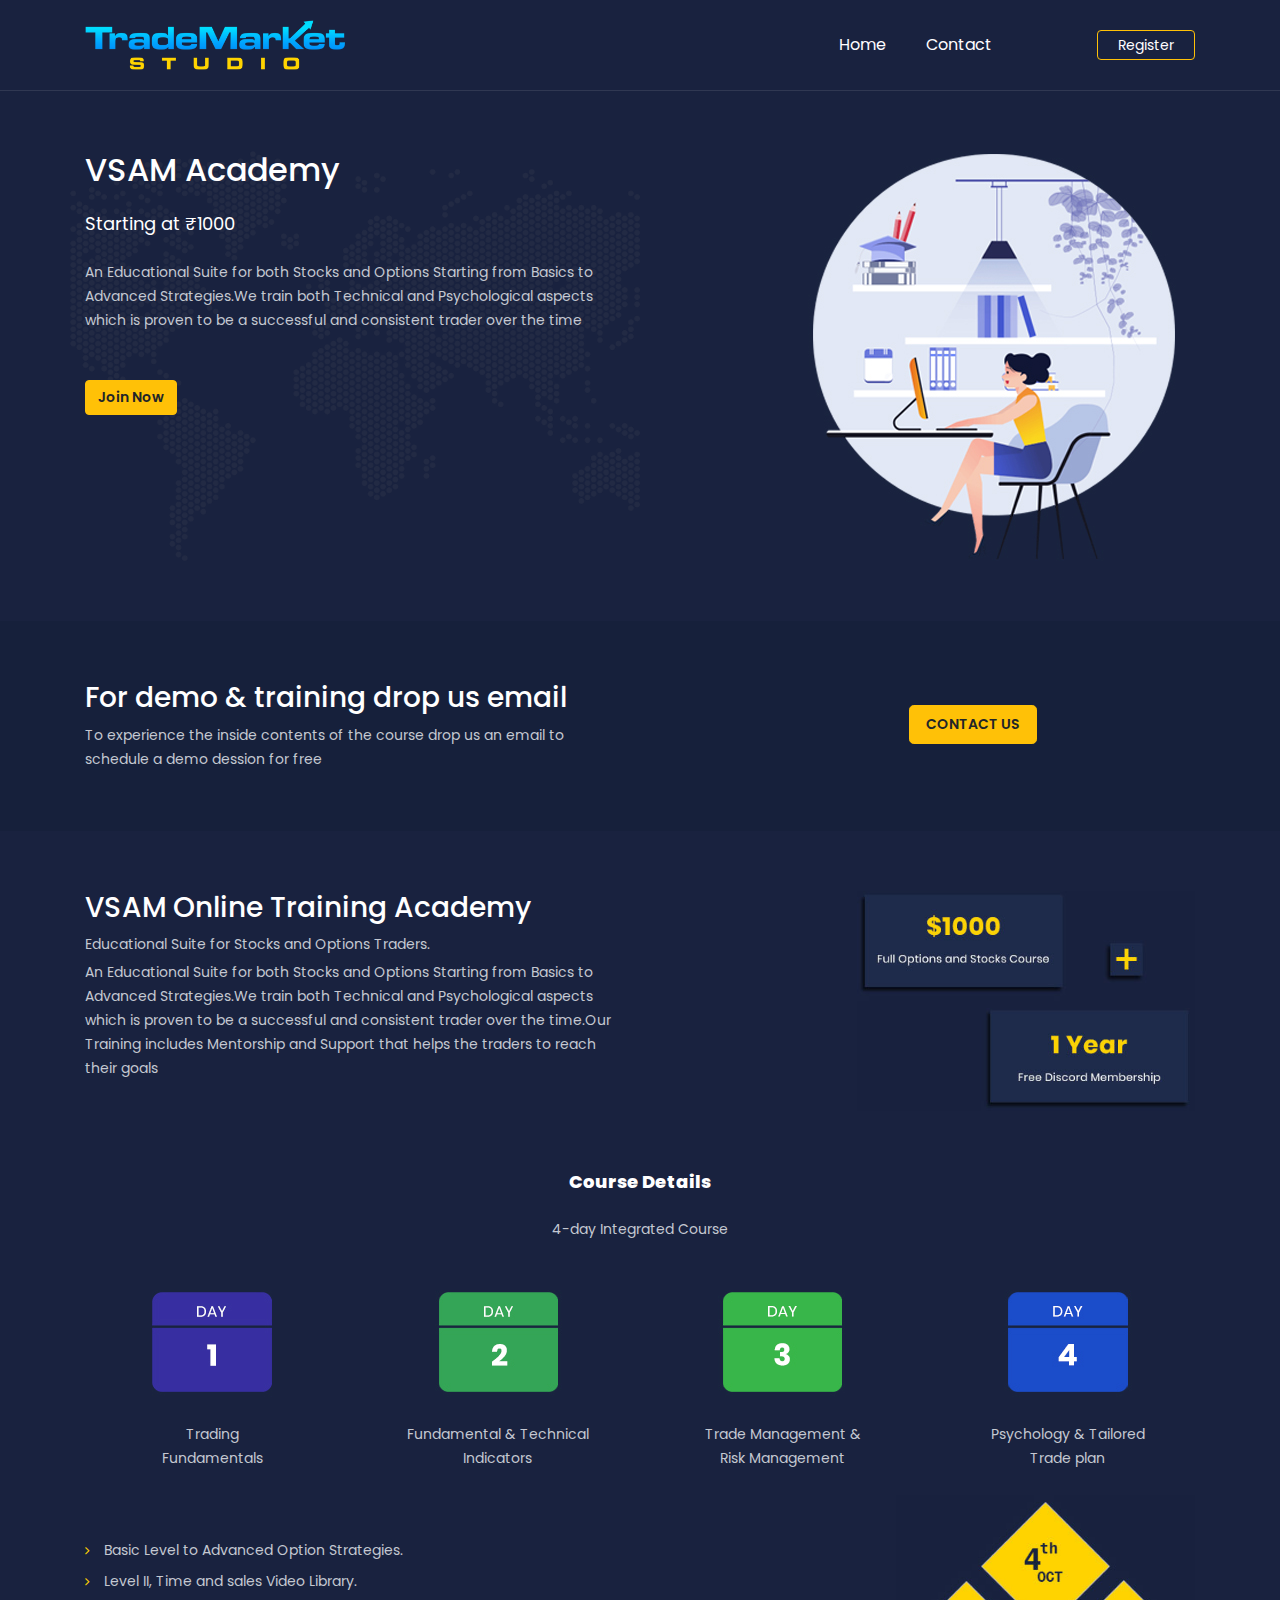
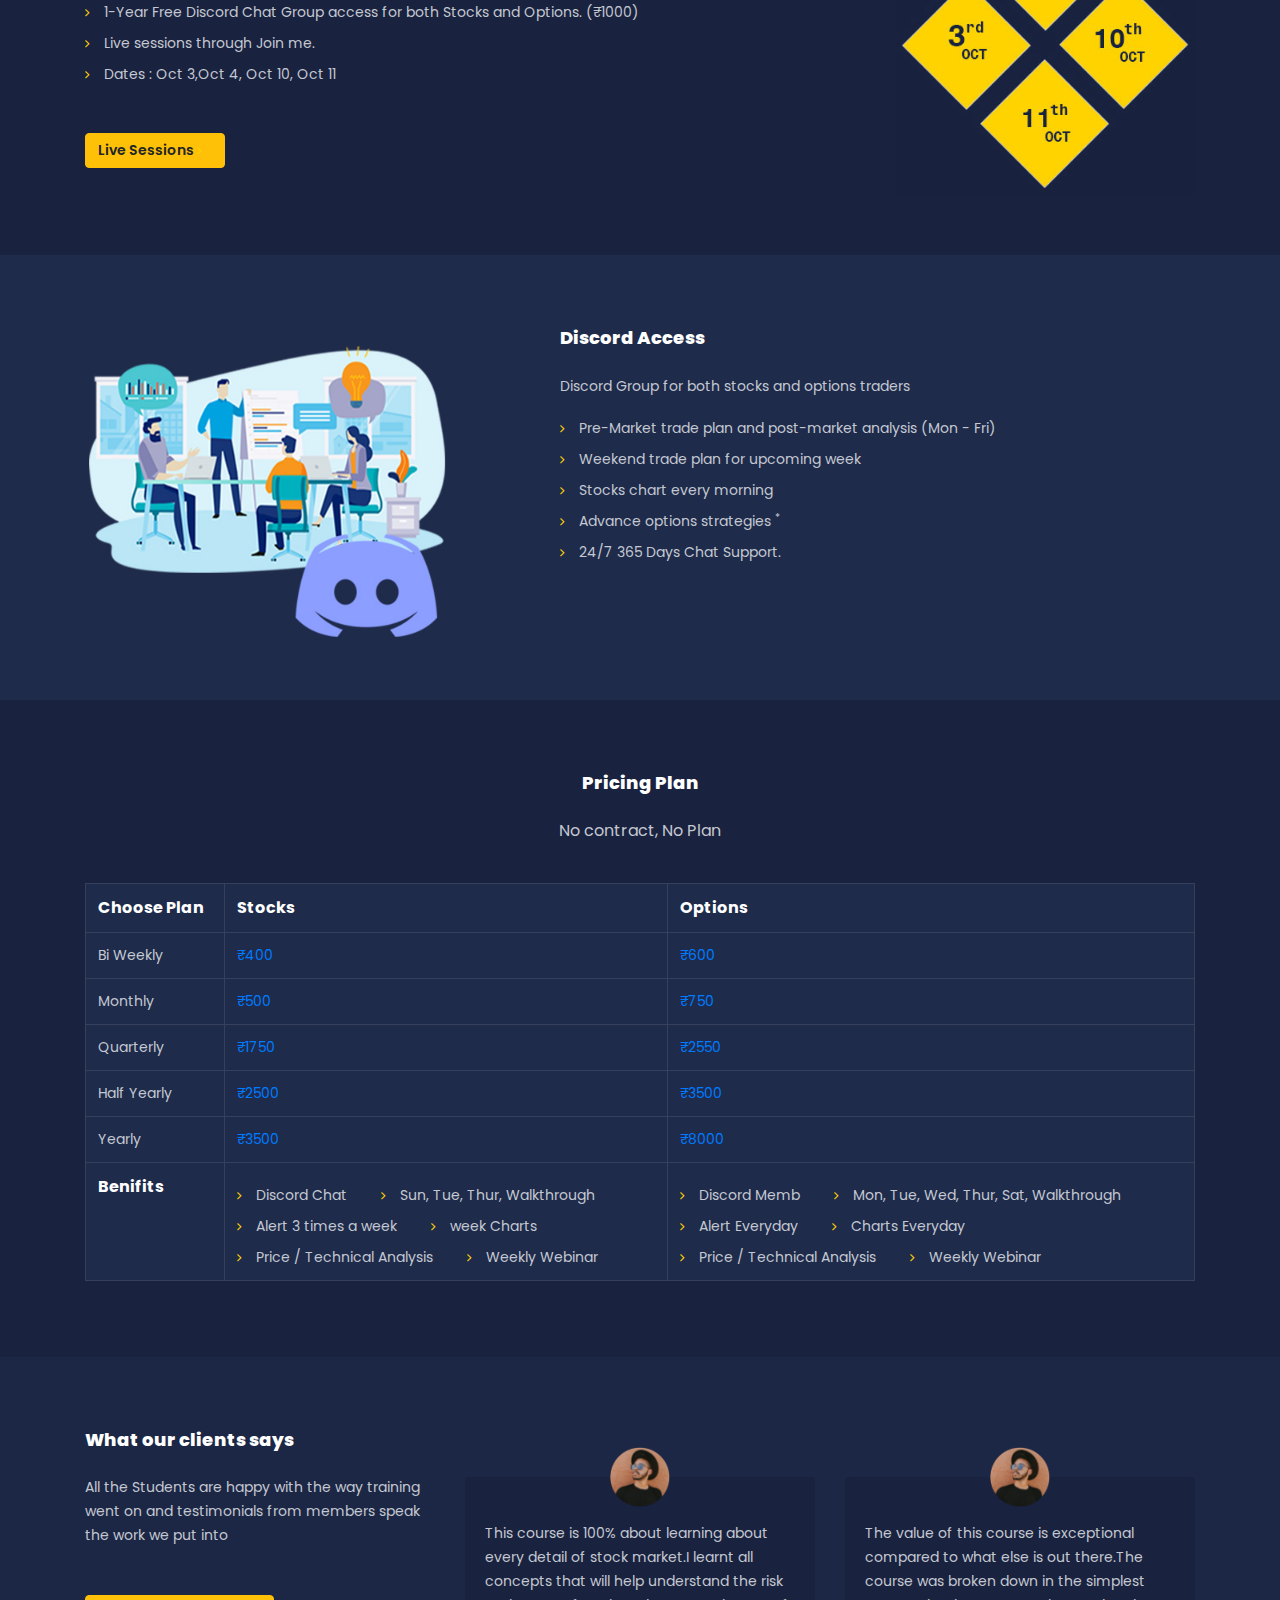
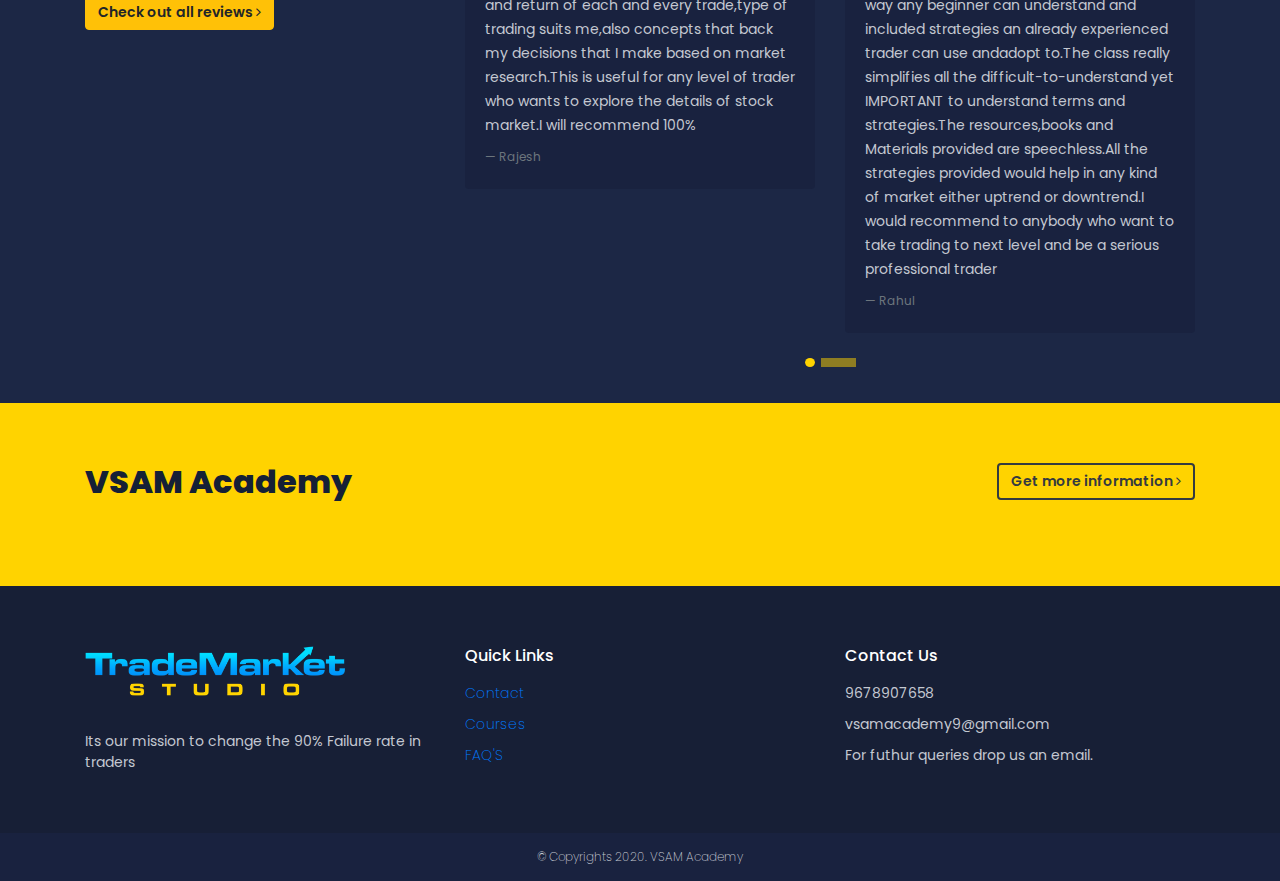
==== commit bd9773d0: "All the best" ====
--- a/index.html
+++ b/index.html
@@ -54,10 +54,10 @@
         <div class="container">
             <div class="row">
                 <div class="col-md-6 banner-bg">
-                    <h2 class="mb-4">Trade Market Studio</h2>
+                    <h2 class="mb-4">VSAM Academy</h2>
                     <h4>Starting at   ₹1000</h4>
                    <p>An Educational Suite for both Stocks and Options Starting from Basics to Advanced Strategies.We train both Technical and Psychological aspects which is proven to be a successful and consistent trader over the time</p>
-                   <a class="btn btn-warning mt-5" href="Contact.html">Join Now</a>
+                   <a class="btn btn-warning mt-5" href="Register.html">Join Now</a>
                 </div>
                 <div class="col-md-6">
                     <img src="bannerimg.png" class="pull-right ">
@@ -110,7 +110,7 @@
             <div class="row mb-5">
                 
                 <div class="col-md-6">
-                    <h3>Trade Market Studio Access</h>
+                    <h3>VSAM Online Training Academy</h3>
                     <p class="mb-1">Educational Suite for  Stocks and Options Traders.</p>
                     <p>An Educational Suite for both Stocks and Options Starting from Basics to Advanced Strategies.We train both Technical and Psychological aspects which is proven to be a successful and consistent trader over the time.Our Training includes Mentorship and Support that helps the traders to reach their goals</p>
                 </div>
@@ -149,15 +149,15 @@
                     <ul>
                         <li><i class="fa fa-angle-right" aria-hidden="true"></i> Basic Level to Advanced Option Strategies. </li>
                         <li><i class="fa fa-angle-right" aria-hidden="true"></i> Level II, Time and sales Video Library. </li>
-                        <li><i class="fa fa-angle-right" aria-hidden="true"></i> Tailored Training from Swing trading to Scalping Strategies. </li>
-                        <li><i class="fa fa-angle-right" aria-hidden="true"></i> 1-Year Free Discord Chat Group access for both Stocks and Options. ($1149) </li>
+                        <!-- <li><i class="fa fa-angle-right" aria-hidden="true"></i> Tailored Training from Swing trading to Scalping Strategies. </li> -->
+                        <li><i class="fa fa-angle-right" aria-hidden="true"></i> 1-Year Free Discord Chat Group access for both Stocks and Options. (₹1000) </li>
                         <li><i class="fa fa-angle-right" aria-hidden="true"></i> Live sessions through Join me. </li>
                         <li><i class="fa fa-angle-right" aria-hidden="true"></i> Dates : Oct 3,Oct 4, Oct 10, Oct 11 </li>
                        
                     </ul>
                     <p>
-                        <a class="btn btn-warning mt-5" href="Contact.html">
-                       Buy Course <i class="fa fa-angle-right" aria-hidden="true"></i>
+                        <a class="btn btn-warning mt-5" href="live.html">
+                       Live Sessions <i class="fa fa-angle-right" aria-hidden="true"></i>
                     </a>
                 </p>
 
@@ -179,11 +179,11 @@
                 <h4>Discord Access</h4>
                 <p>Discord Group for both stocks and options traders</p>
                 <ul>
-                    <li><i class="fa fa-angle-right" aria-hidden="true"></i> Discord Group for both stocks and options traders </li>
+                    <!-- <li><i class="fa fa-angle-right" aria-hidden="true"></i> Discord Group for both stocks and options traders </li> -->
                     <li><i class="fa fa-angle-right" aria-hidden="true"></i> Pre-Market trade plan and post-market analysis (Mon - Fri) </li>
                     <li><i class="fa fa-angle-right" aria-hidden="true"></i> Weekend trade plan for upcoming week </li>
-                    <li><i class="fa fa-angle-right" aria-hidden="true"></i> Watchlists and price target for 15 plus blue chip stocks & option chains </li>
-                    <li><i class="fa fa-angle-right" aria-hidden="true"></i> Sweeps Flow </li>
+                    <!-- <li><i class="fa fa-angle-right" aria-hidden="true"></i> Watchlists and price target for 15 plus blue chip stocks & option chains </li> -->
+                    <!-- <li><i class="fa fa-angle-right" aria-hidden="true"></i> Sweeps Flow </li> -->
                     <li><i class="fa fa-angle-right" aria-hidden="true"></i> Stocks chart every morning </li>
                     <li><i class="fa fa-angle-right" aria-hidden="true"></i> Advance options strategies <sup>*</sup> </li>
                     <li><i class="fa fa-angle-right" aria-hidden="true"></i> 24/7 365 Days Chat Support. </li>
@@ -214,28 +214,28 @@
                           <tbody>
                             <tr>                               
                                 <td>Bi Weekly</td>
-                                <td><a href="Contact.html">₹400</td>
-                                <td><a href="Contact.html">₹600</td>
+                                <td><a href="Register.html">₹400</td>
+                                <td><a href="Register.html">₹600</td>
                               </tr>
                               <tr>                               
                                 <td>Monthly</td>
-                                <td><a href="Contact.html">₹500</td>
-                                <td><a href="Contact.html">₹750</td>
+                                <td><a href="Register.html">₹500</td>
+                                <td><a href="Register.html">₹750</td>
                               </tr>
                               <tr>                               
                                 <td>Quarterly</td>
-                                <td><a href="Contact.html">₹1750</td>
-                                <td><a href="Contact.html">₹2550</td>
+                                <td><a href="Register.html">₹1750</td>
+                                <td><a href="Register.html">₹2550</td>
                               </tr>
                               <tr>                               
                                 <td>Half Yearly</td>
-                                <td><a href="Contact.html">₹2500</td>
-                                <td><a href="Contact.html">₹3990</td>
+                                <td><a href="Register.html">₹2500</td>
+                                <td><a href="Register.html">₹3500</td>
                               </tr>
                               <tr>                               
                                 <td>Yearly</td>
-                                <td><a href="Contact.html">₹3500</td>
-                                <td><a href="Contact.html">₹8990</td>
+                                <td><a href="Register.html">₹3500</td>
+                                <td><a href="Register.html">₹8000</td>
                               </tr>
                               <tr>                               
                                 <th>Benifits</th>
@@ -395,7 +395,7 @@
         <div class="container">
             <div class="row">
             <div class="col-md-6">
-                <h2>Trade Market Studio</h2>
+                <h2>VSAM Academy</h2>
                 <!-- <p>There are many variations of passenges of lorem lpsum available, but the majority have suffered alteration in some form.</p> -->
             </div>
             <div class="col-md-6">
@@ -440,7 +440,7 @@
             <div class="container">
                 <div class="row">
                     <div class="col-md-12">
-                        <p>Copyrights. Trade Market Studio</p>
+                        <p>&copy Copyrights 2020. VSAM Academy</p>
                     </div>
                 </div>
               
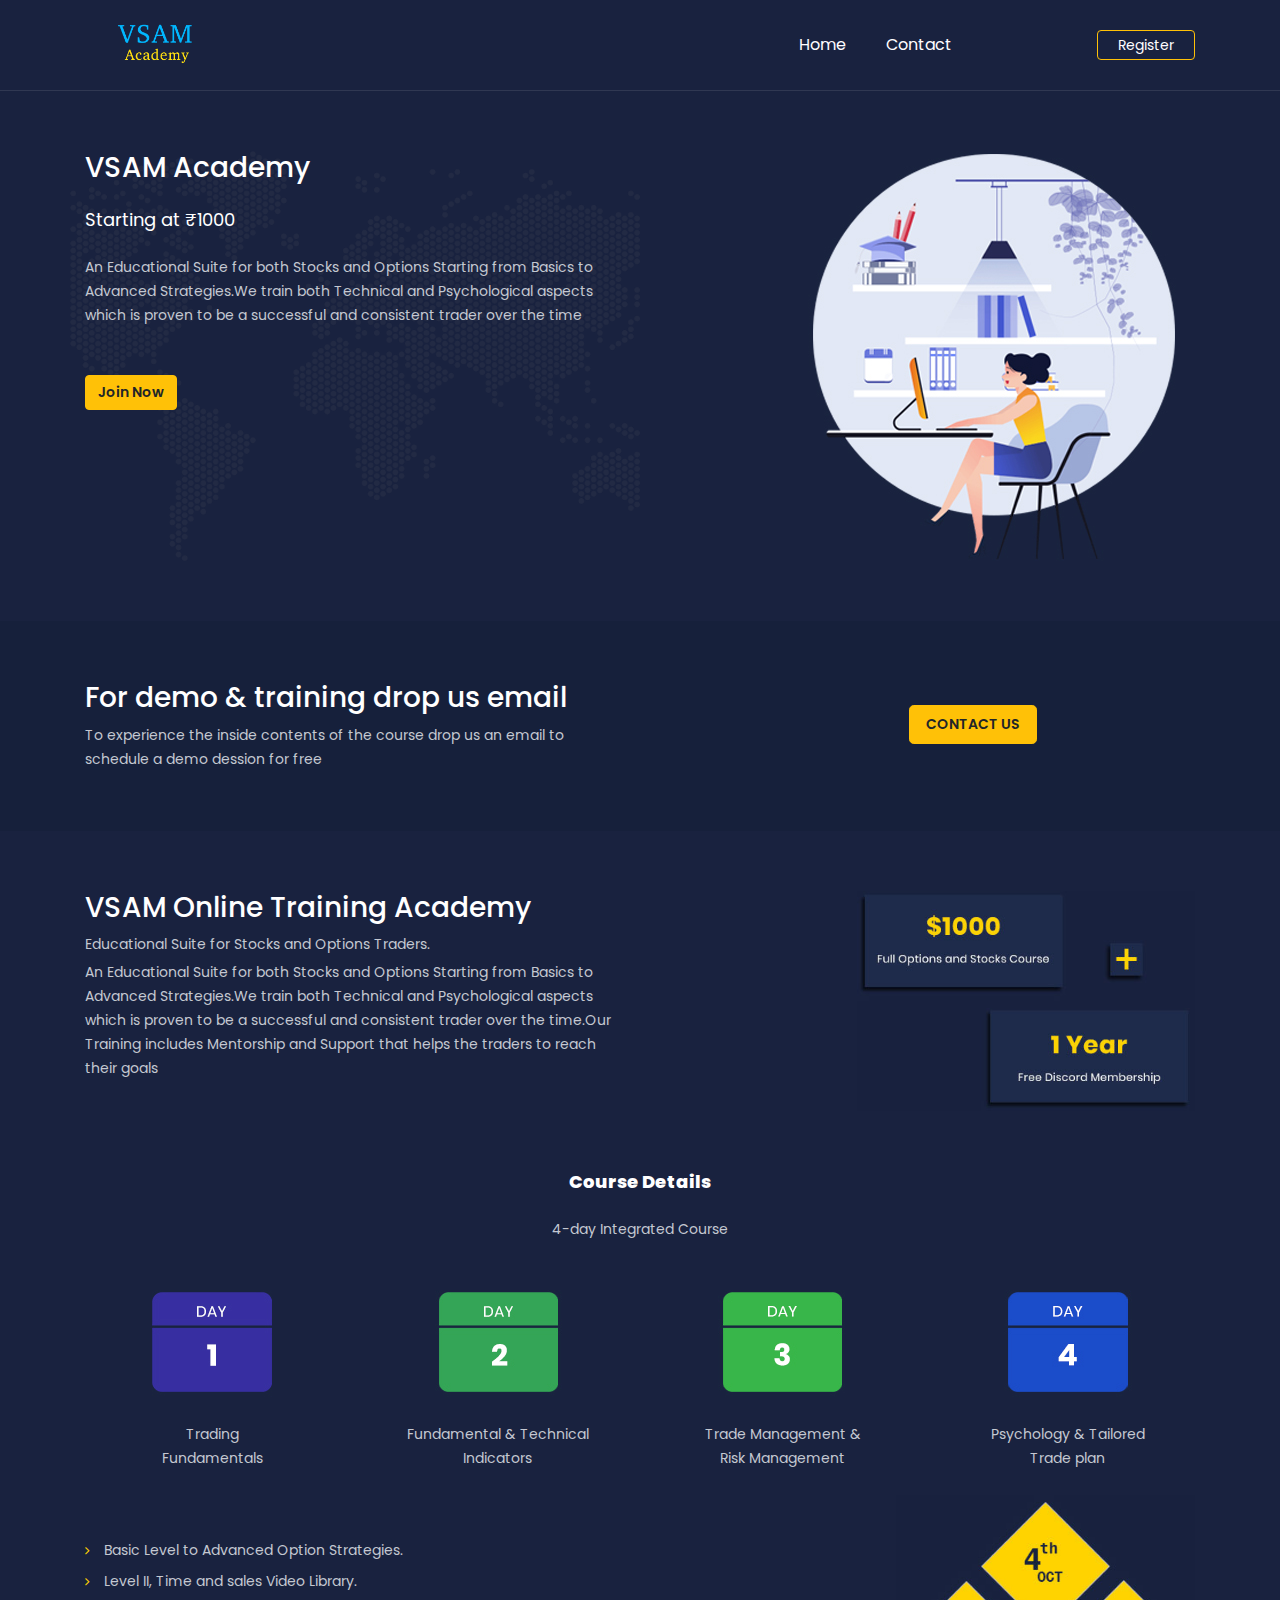
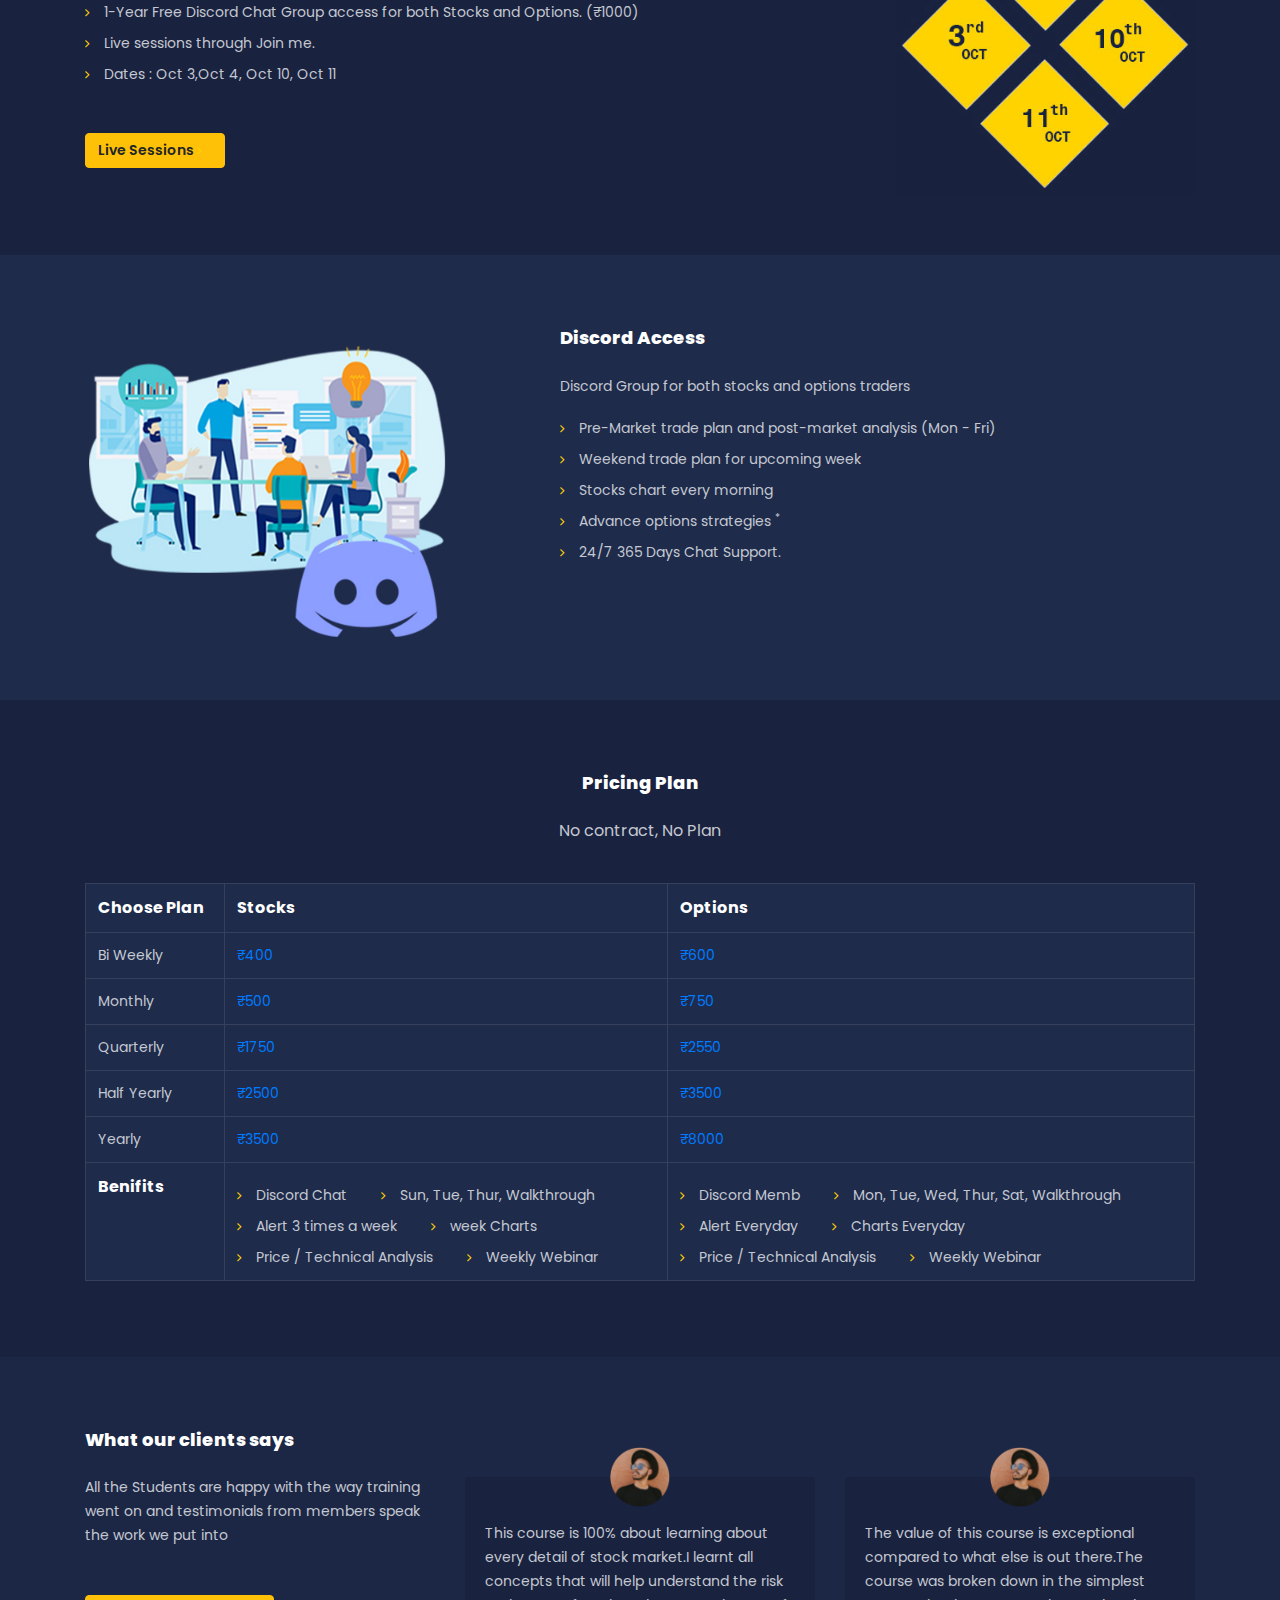
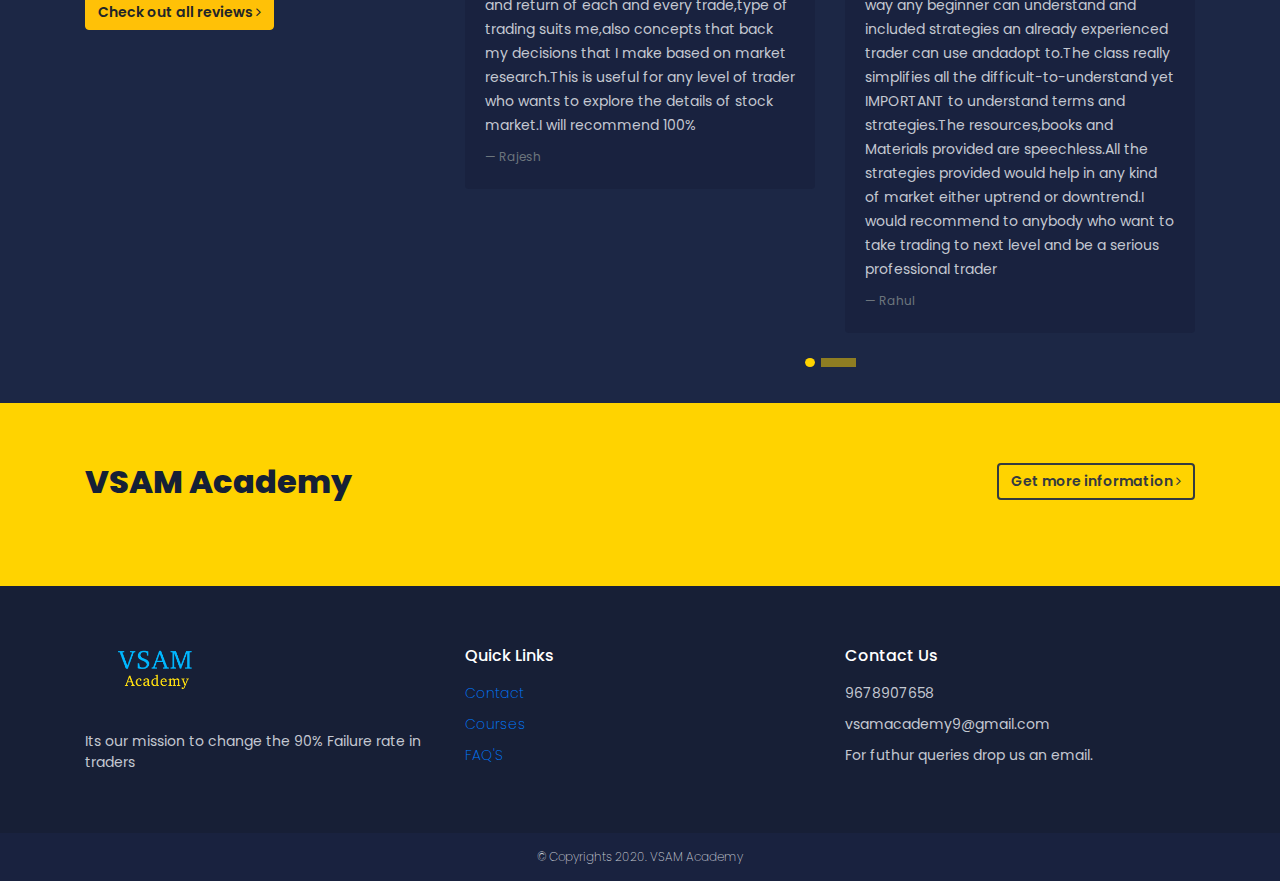
==== commit 48061456: "all the best" ====
--- a/index.html
+++ b/index.html
@@ -16,7 +16,7 @@
         <div class="container">
             <nav class="navbar navbar-expand-lg">
                 <a class="navbar-brand" href="#">
-                    <img src="logo.png">
+                    <img src="vsam.png">
                 </a>
                 <button class="navbar-toggler" type="button" data-toggle="collapse" data-target="#navbarSupportedContent" aria-controls="navbarSupportedContent" aria-expanded="false" aria-label="Toggle navigation">
                   <span class="navbar-toggler-icon"></span>
@@ -54,7 +54,7 @@
         <div class="container">
             <div class="row">
                 <div class="col-md-6 banner-bg">
-                    <h2 class="mb-4">VSAM Academy</h2>
+                    <h3 class="mb-4">VSAM Academy</h3>
                     <h4>Starting at   ₹1000</h4>
                    <p>An Educational Suite for both Stocks and Options Starting from Basics to Advanced Strategies.We train both Technical and Psychological aspects which is proven to be a successful and consistent trader over the time</p>
                    <a class="btn btn-warning mt-5" href="Register.html">Join Now</a>
@@ -413,7 +413,7 @@
             <div class="container">
                 <div class="row">
                     <div class="col-md-4">
-                        <img src="logo.png">
+                        <img src="vsam.png">
                         <p>Its our mission to change the 90%  Failure rate in traders</p>
                     </div>
                     <div class="col-md-4">
@@ -421,7 +421,7 @@
                         <ul>
                             <li>
                                 <a href="Contact.html">Contact</a>
-                                <a href="Contact.html">Courses</a>
+                                <a href="Register.html">Courses</a>
                                 <a href="Contact.html">FAQ'S</a>
                             </li>
                         </ul>
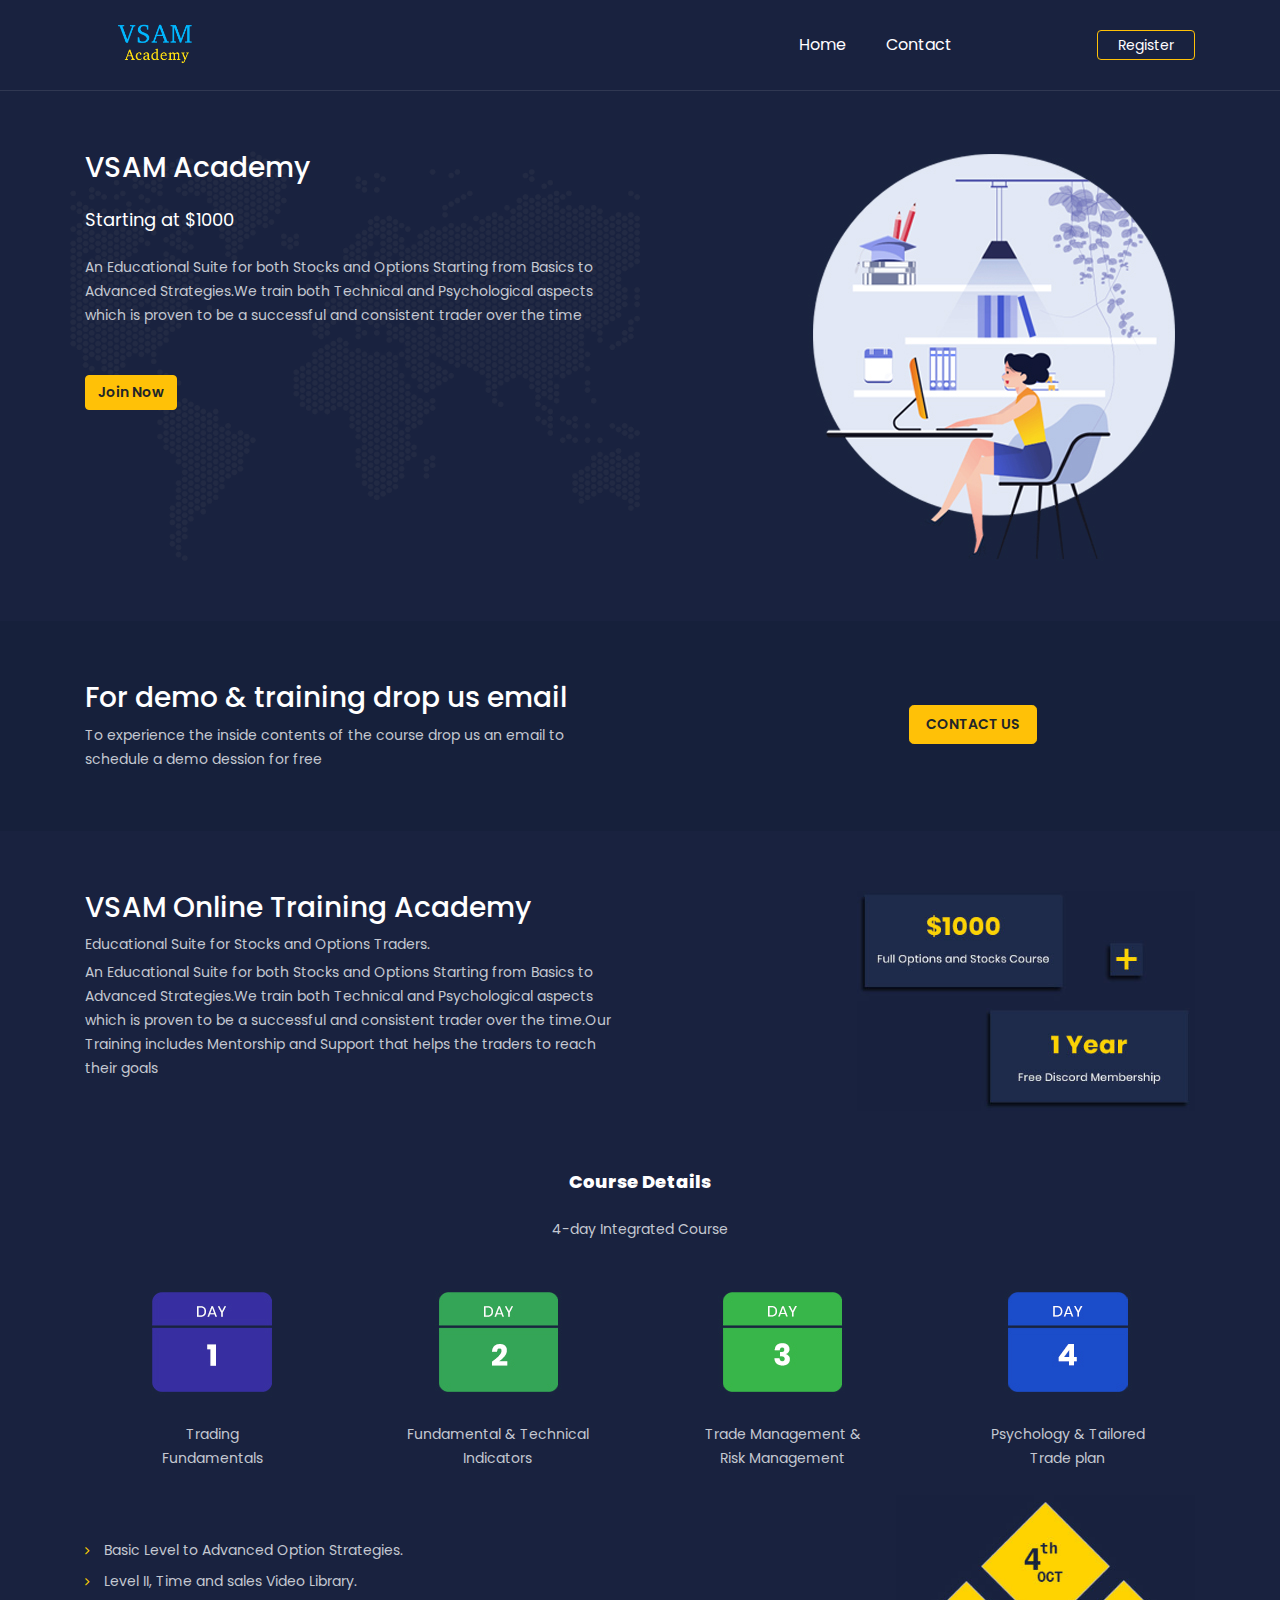
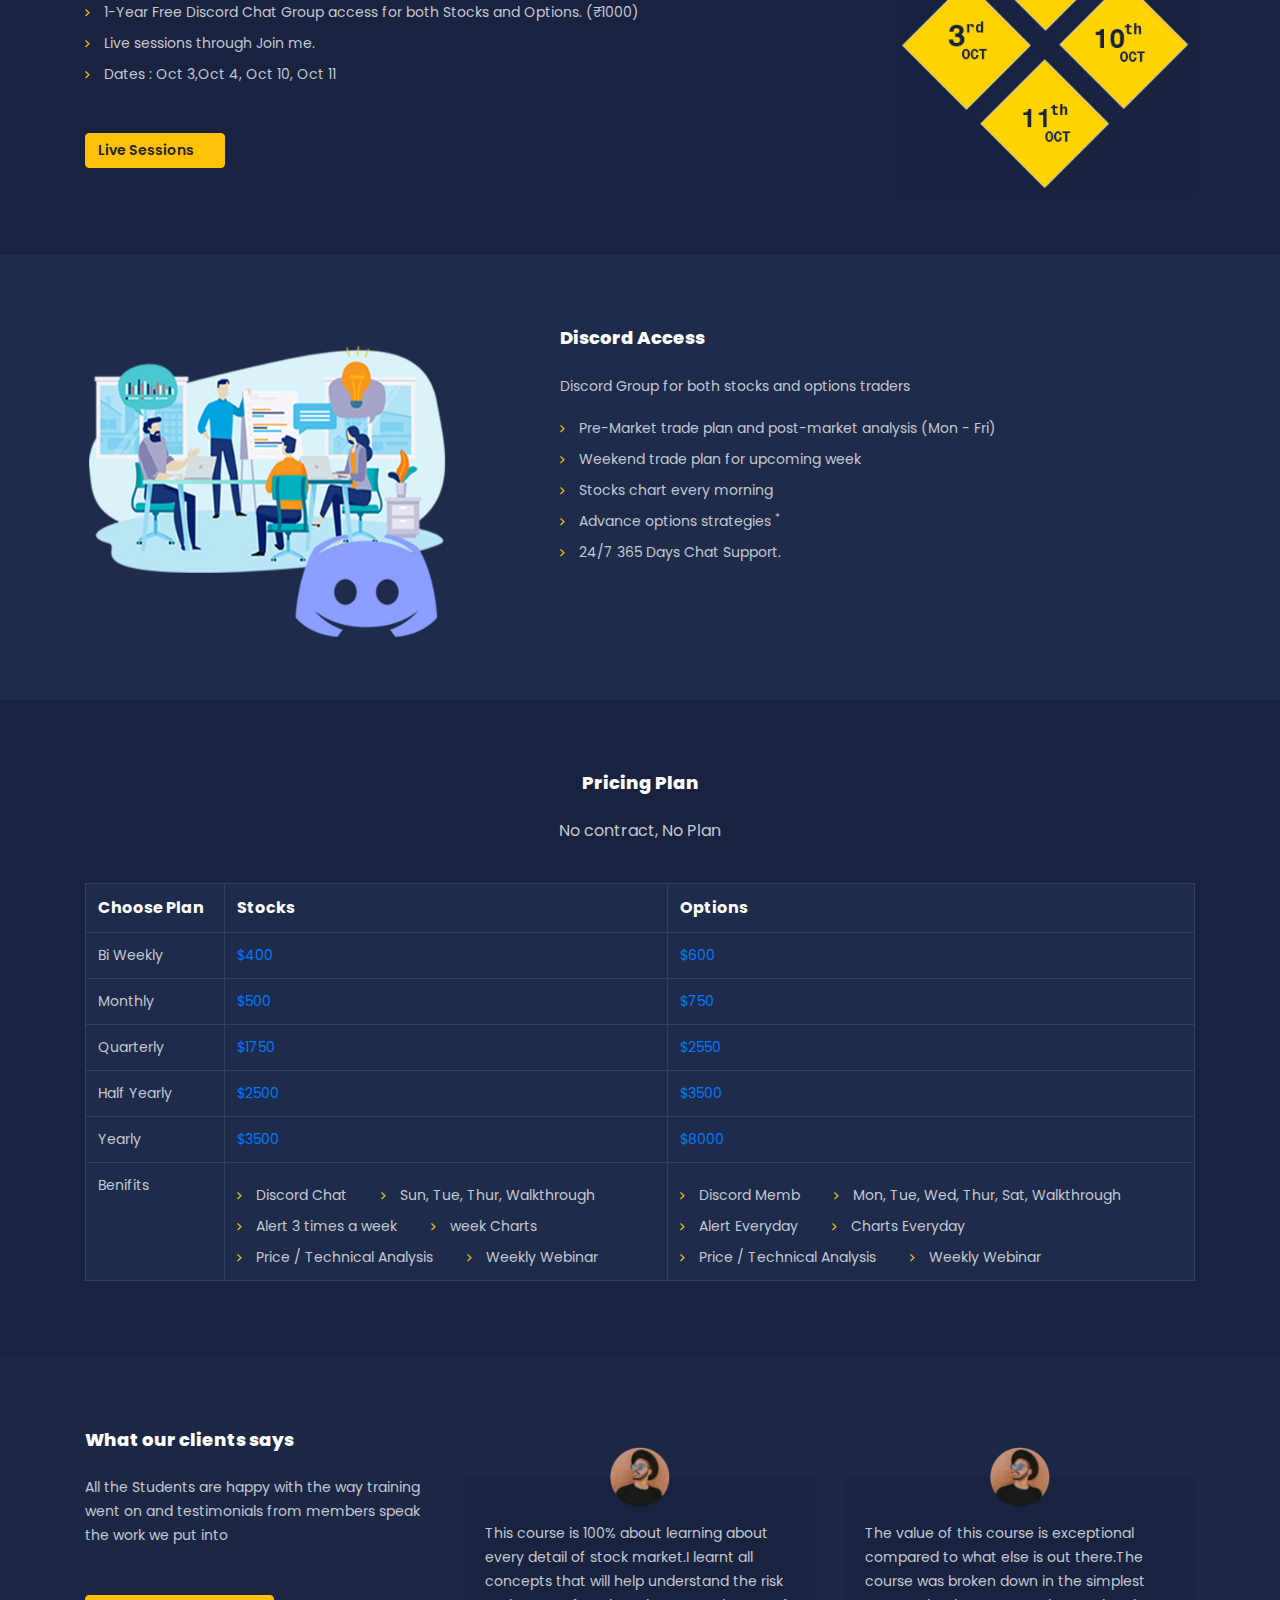
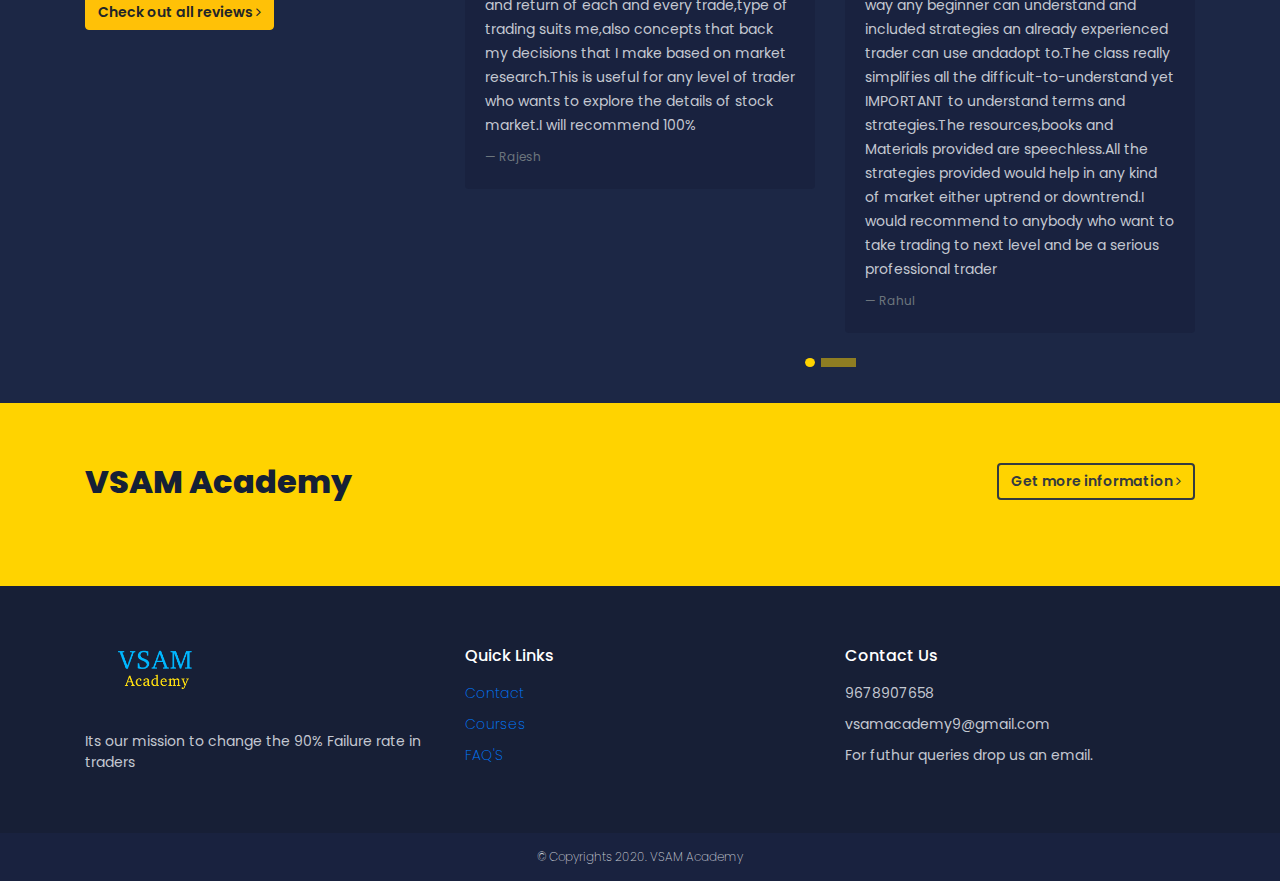
==== commit c87b286f: "Updating the files" ====
--- a/index.html
+++ b/index.html
@@ -8,7 +8,7 @@
     <link href='https://fonts.googleapis.com/css?family=Poppins' rel='stylesheet'>
     <link href='https://stackpath.bootstrapcdn.com/font-awesome/4.7.0/css/font-awesome.min.css' rel='stylesheet'>
     <link rel="stylesheet" href="styles.css" >
-    <title>TradeMarket Studio</title>
+    <title>VSAM Academy</title>
     
 </head>
 <body>
@@ -55,7 +55,7 @@
             <div class="row">
                 <div class="col-md-6 banner-bg">
                     <h3 class="mb-4">VSAM Academy</h3>
-                    <h4>Starting at   ₹1000</h4>
+                    <h4>Starting at $1000</h4>
                    <p>An Educational Suite for both Stocks and Options Starting from Basics to Advanced Strategies.We train both Technical and Psychological aspects which is proven to be a successful and consistent trader over the time</p>
                    <a class="btn btn-warning mt-5" href="Register.html">Join Now</a>
                 </div>
@@ -105,7 +105,7 @@
             </div>
         </div> -->
     <!-- </section> -->
-    <section id="trade-market-studio-course">
+    <section id="studio-course">
         <div class="container">
             <div class="row mb-5">
                 
@@ -214,31 +214,32 @@
                           <tbody>
                             <tr>                               
                                 <td>Bi Weekly</td>
-                                <td><a href="Register.html">₹400</td>
-                                <td><a href="Register.html">₹600</td>
+                                <td><a href="Register.html">$400</td>
+                                <td><a href="Register.html">$600</td>
                               </tr>
                               <tr>                               
                                 <td>Monthly</td>
-                                <td><a href="Register.html">₹500</td>
-                                <td><a href="Register.html">₹750</td>
+                                <td><a href="Register.html">$500</td>
+                                <td><a href="Register.html">$750</td>
                               </tr>
                               <tr>                               
                                 <td>Quarterly</td>
-                                <td><a href="Register.html">₹1750</td>
-                                <td><a href="Register.html">₹2550</td>
+                                <td><a href="Register.html">$1750</td>
+                                <td><a href="Register.html">$2550</td>
                               </tr>
                               <tr>                               
                                 <td>Half Yearly</td>
-                                <td><a href="Register.html">₹2500</td>
-                                <td><a href="Register.html">₹3500</td>
+                                <td><a href="Register.html">$2500</td>
+                                <td><a href="Register.html">$3500</td>
                               </tr>
                               <tr>                               
                                 <td>Yearly</td>
-                                <td><a href="Register.html">₹3500</td>
-                                <td><a href="Register.html">₹8000</td>
-                              </tr>
-                              <tr>                               
-                                <th>Benifits</th>
+                                <td><a href="Register.html">$3500</td>
+                                <td><a href="Register.html">$8000</td>
+                              </tr>
+                              <tr>   
+                                                    
+                                <td>Benifits</td>
                                 <td >
                                     <ul>
                                         <li>
--- a/styles.css
+++ b/styles.css
@@ -120,16 +120,16 @@
 
 
 /* trade-market-studio-course start */
-#trade-market-studio-course{
+#studio-course{
     padding: 60px 0;
     background-color:#19223F;
     margin-top:auto;
 }
-#trade-market-studio-course h4{
-    font-weight: 800;
-    margin-bottom: 25px;
-}
-#trade-market-studio-course p{
+#studio-course h4{
+    font-weight: 800;
+    margin-bottom: 25px;
+}
+#studio-course p{
     font-size: 14px;
     line-height: 24px;
     margin: 0;
@@ -142,17 +142,17 @@
     height: 300px;
     margin-top: 25px;
 }
-#trade-market-studio-course   ul{
+#studio-course   ul{
     list-style: none;
     margin: 0;
     padding: 60px 0 0 0;
 }
-#trade-market-studio-course  i{
+#studio-course  i{
     color: #FFD300;
     font-size: 13px;
     padding-right: 10px;
 }
-#trade-market-studio-course  ul li {
+#studio-course  ul li {
 
     font-size: 14px;
     padding-top: 10px;
@@ -301,7 +301,7 @@
  height: 9px;
 }
 /* user-testimonial end */
-/* trade-market-studio-info start */
+/* vsam academy-info start */
 
 #trade-market-studio-info{
     padding: 60px 0;
@@ -326,7 +326,7 @@
 font-weight: 600;
 border-width: 2px;
 }
-/* trade-market-studio-info end */
+/* vsam academy-info end */
 
 /* footer top start */
 #footer-top{
